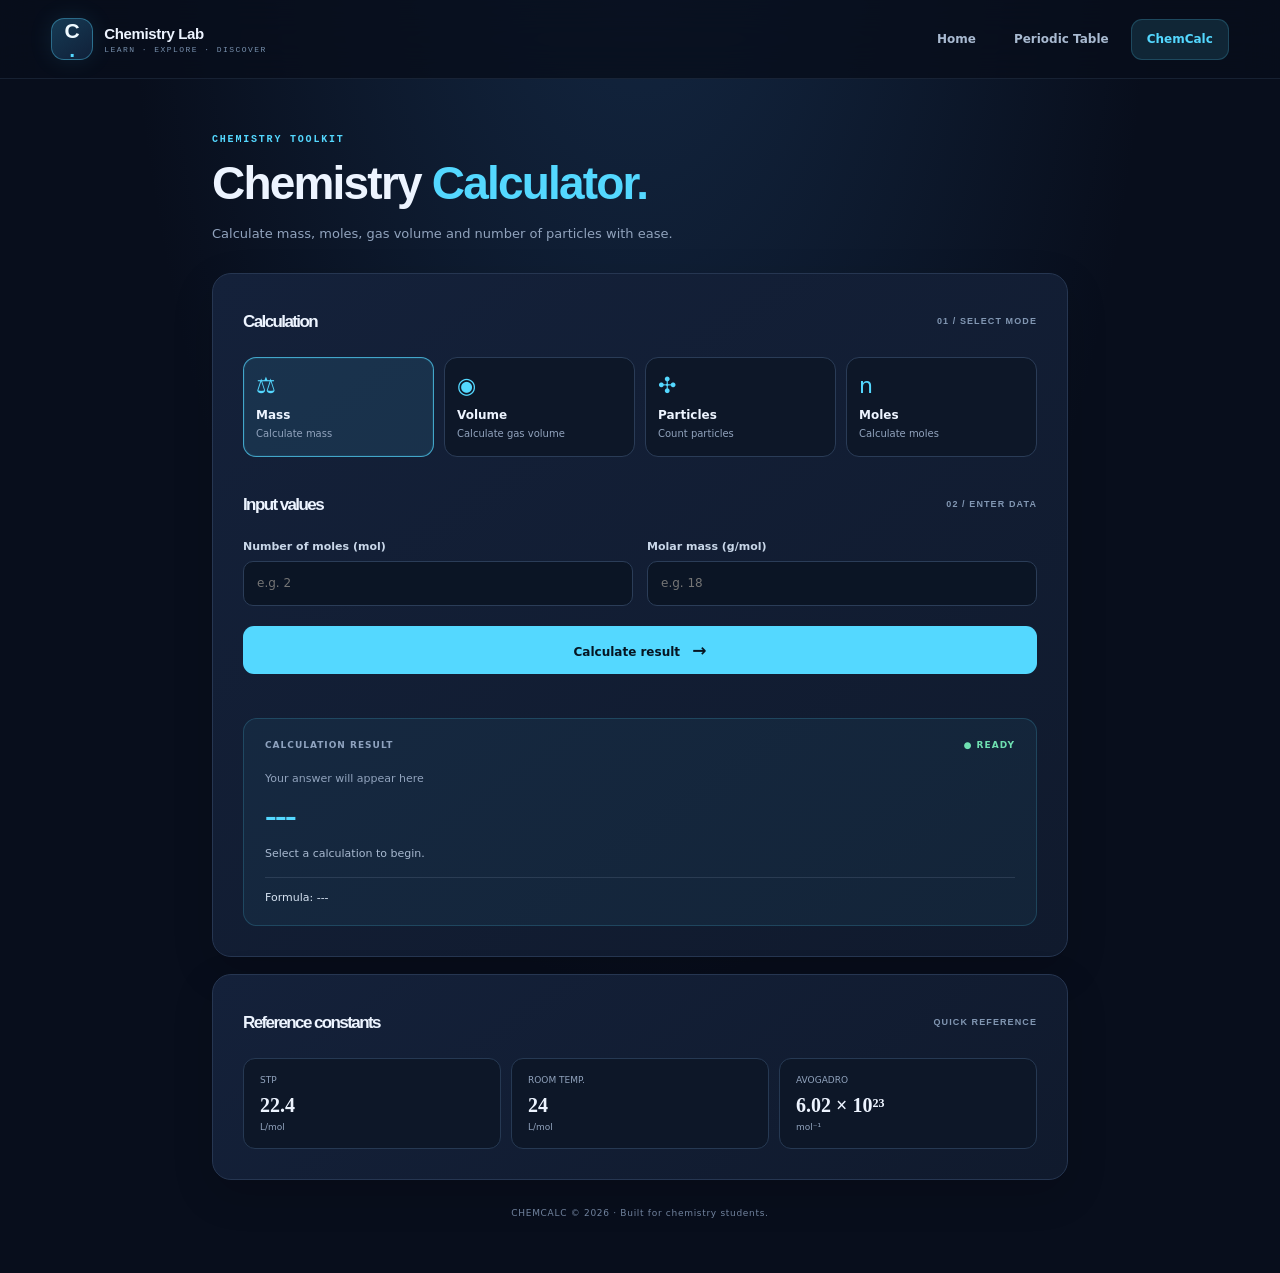
==== chemcalc.html @ ca5dcce4 "Add files via upload" ====
<!DOCTYPE html>
<html lang="en">
<head>
    <meta charset="UTF-8">
    <meta name="viewport" content="width=device-width, initial-scale=1.0">
    <title>ChemCalc | Chemistry Lab</title>
    <link rel="stylesheet" href="style.css">
</head>
<body>
<header class="site-header">
  <nav class="site-nav" aria-label="Main navigation">
    <a class="site-brand" href="index.html" aria-label="Chemistry Lab home">
      <span class="brand-symbol">C<span>·</span></span>
      <span class="brand-copy"><strong>Chemistry Lab</strong><small>LEARN · EXPLORE · DISCOVER</small></span>
    </a>
    <button class="nav-toggle" type="button" aria-label="Toggle navigation" aria-expanded="false" aria-controls="primaryNav">
      <span></span><span></span><span></span>
    </button>
    <div class="nav-links" id="primaryNav">
      <a class="nav-link " href="index.html">Home</a>
      <a class="nav-link " href="pt.html">Periodic Table</a>
      <a class="nav-link active" aria-current="page" href="chemcalc.html">ChemCalc</a>
    </div>
  </nav>
</header>
<main class="container">

        <section class="intro">
            <span class="eyebrow">CHEMISTRY TOOLKIT</span>
            <h1>Chemistry <span>Calculator.</span></h1>
            <p>Calculate mass, moles, gas volume and number of particles with ease.</p>
        </section>

        <section class="calculator">

            <div class="section-heading">
                <h2>Calculation</h2>
                <span class="step">01 / SELECT MODE</span>
            </div>

            <div class="mode-grid">
                <button class="mode active" data-mode="mass">
                    <span>⚖</span>
                    <strong>Mass</strong>
                    <small>Calculate mass</small>
                </button>

                <button class="mode" data-mode="volume">
                    <span>◉</span>
                    <strong>Volume</strong>
                    <small>Calculate gas volume</small>
                </button>

                <button class="mode" data-mode="particles">
                    <span>✣</span>
                    <strong>Particles</strong>
                    <small>Count particles</small>
                </button>

                <button class="mode" data-mode="moles">
                    <span>n</span>
                    <strong>Moles</strong>
                    <small>Calculate moles</small>
                </button>
            </div>

            <div class="section-heading input-heading">
                <h2>Input values</h2>
                <span class="step">02 / ENTER DATA</span>
            </div>

            <div id="inputs" class="inputs">
                <div class="field">
                    <label for="mol">Number of moles (mol)</label>
                    <input type="number" id="mol" placeholder="e.g. 2" step="any">
                </div>

                <div class="field">
                    <label for="molarMass">Molar mass (g/mol)</label>
                    <input type="number" id="molarMass" placeholder="e.g. 18" step="any">
                </div>
            </div>

            <div id="conditionField" class="field condition-field">
                <label for="condition">Gas condition</label>
                <select id="condition">
                    <option value="22.4">STP (22.4 L/mol)</option>
                    <option value="24">Room temperature (24 L/mol)</option>
                </select>
            </div>

            <button id="calculateBtn" class="calculate-btn">
                Calculate result <span>→</span>
            </button>

            <div id="error" class="error" role="alert"></div>

            <section class="result" id="result">
                <div class="result-top">
                    <span>CALCULATION RESULT</span>
                    <span class="result-indicator">● READY</span>
                </div>

                <p class="result-label">Your answer will appear here</p>
                <h2 id="resultValue">---</h2>
                <p id="resultUnit" class="result-unit">Select a calculation to begin.</p>
                <div id="formula" class="formula">Formula: ---</div>
            </section>

        </section>

        <section class="reference">
            <div class="section-heading">
                <h2>Reference constants</h2>
                <span class="step">QUICK REFERENCE</span>
            </div>

            <div class="reference-grid">
                <div class="reference-card">
                    <span>STP</span>
                    <strong>22.4</strong>
                    <small>L/mol</small>
                </div>

                <div class="reference-card">
                    <span>ROOM TEMP.</span>
                    <strong>24</strong>
                    <small>L/mol</small>
                </div>

                <div class="reference-card">
                    <span>AVOGADRO</span>
                    <strong>6.02 × 10²³</strong>
                    <small>mol⁻¹</small>
                </div>
            </div>
        </section>

        <footer>
            <p>CHEMCALC © 2026 · Built for chemistry students.</p>
        </footer>

    </main>

    <script src="script.js"></script>
  <script src="site.js" defer></script>
</body>
</html>
---- style.css ----
@import url('https://fonts.googleapis.com/css2?family=DM+Mono:wght@400;

500&family=Inter:wght@400;500;600;700;800&family=Manrope:wght@500;600;700;800&display=swap');500&family=Inter:wght@400;500;600;700;800&family=Manrope:wght@500;600;700;800&display=swap');

    :root {
      --bg: #080e1c;
      --surface: #101a2d;
      --surface-2: #14213a;
      --line: #263651;
      --text: #edf4ff;
      --muted: #8fa2bf;
      --accent: #54d8ff;
      --tile-size: clamp(42px, 4.65vw, 67px);
      --tile-gap: 5px;
      --anim-speed: 700ms;
      --alkali: #ff777e;
      --alkaline: #ffb45f;
      --transition: #f4cf69;
      --post: #69d6bd;
      --metalloid: #8bd28b;
      --nonmetal: #64b8ff;
      --halogen: #a99aff;
      --noble: #d58bff;
      --lanth: #ff91c8;
      --act: #ed9a8a;
      --unknown: #9aa8bc;
    }

    * {
      box-sizing: border-box
    }

    body {
      margin: 0;
      background: radial-gradient(ellipse at 50% -20%, #182b4b 0%, var(--bg) 58%);
      color: var(--text);
      font-family: Inter, sans-serif;
      min-height: 100vh
    }

    button,
    input,
    select {
      font: inherit
    }

    button {
      cursor: pointer
    }

    .app {
      max-width: 1600px;
      margin: auto;
      padding: 30px clamp(14px, 3vw, 42px) 46px
    }

    .topbar {
      display: flex;
      align-items: center;
      justify-content: space-between;
      gap: 18px;
      margin-bottom: 30px
    }

    .brand {
      display: flex;
      align-items: center;
      gap: 13px
    }

    .brand-mark {
      width: 43px;
      height: 43px;
      border: 1px solid #32617a;
      background: linear-gradient(145deg, #12364d, #102037);
      border-radius: 13px;
      display: grid;
      place-items: center;
      color: var(--accent);
      font: 700 20px 'DM Mono';
      box-shadow: 0 0 28px #54d8ff18
    }

    .brand h1 {
      font: 800 19px Manrope;
      margin: 0;
      letter-spacing: -.5px
    }

    .brand p {
      margin: 3px 0 0;
      color: var(--muted);
      font-size: 11px;
      letter-spacing: 1.5px;
      text-transform: uppercase
    }

    .top-actions {
      display: flex;
      gap: 9px
    }

    .btn {
      border: 1px solid var(--line);
      background: #111d31;
      color: var(--text);
      padding: 10px 14px;
      border-radius: 10px;
      font-size: 12px;
      font-weight: 600;
      transition: .2s
    }

    .btn:hover {
      border-color: var(--accent);
      color: var(--accent);
      transform: translateY(-1px)
    }

    .hero {
      display: flex;
      align-items: end;
      justify-content: space-between;
      gap: 20px;
      margin-bottom: 24px
    }

    .eyebrow {
      color: var(--accent);
      font: 500 10px 'DM Mono';
      letter-spacing: 2px;
      text-transform: uppercase
    }

    h2 {
      font: 800 clamp(27px, 4vw, 42px) Manrope;
      letter-spacing: -1.6px;
      margin: 8px 0 7px
    }

    .subtitle {
      color: var(--muted);
      font-size: 13px;
      line-height: 1.6;
      margin: 0
    }

    .stats {
      display: flex;
      gap: 22px;
      padding-bottom: 4px
    }

    .stat strong {
      display: block;
      font: 700 20px 'DM Mono';
      color: var(--text)
    }

    .stat span {
      font-size: 10px;
      color: var(--muted);
      text-transform: uppercase;
      letter-spacing: 1px
    }

    .toolbar {
      display: flex;
      gap: 10px;
      align-items: center;
      flex-wrap: wrap;
      margin: 23px 0 17px
    }

    .search-wrap {
      position: relative;
      flex: 1;
      min-width: 220px;
      max-width: 390px
    }

    .search-wrap span {
      position: absolute;
      left: 13px;
      top: 50%;
      transform: translateY(-50%);
      color: var(--muted)
    }

    .search {
      width: 100%;
      background: var(--surface);
      border: 1px solid var(--line);
      border-radius: 10px;
      color: var(--text);
      padding: 11px 14px 11px 37px;
      outline: none;
      font-size: 12px
    }

    .search:focus {
      border-color: var(--accent);
      box-shadow: 0 0 0 3px #54d8ff18
    }

    select {
      background: var(--surface);
      border: 1px solid var(--line);
      color: var(--text);
      padding: 11px 32px 11px 12px;
      border-radius: 10px;
      font-size: 12px;
      outline: none
    }

    .legend {
      display: flex;
      gap: 7px;
      flex-wrap: wrap;
      margin: 0 0 19px
    }

    .legend-item {
      display: flex;
      align-items: center;
      gap: 6px;
      color: var(--muted);
      font-size: 10px;
      background: #ffffff06;
      border: 1px solid #ffffff0b;
      border-radius: 20px;
      padding: 6px 9px
    }

    .dot {
      width: 7px;
      height: 7px;
      border-radius: 50%;
      background: var(--c)
    }

    .table-shell {
      overflow-x: auto;
      padding: 8px 3px 18px;
      scrollbar-color: #30445f transparent
    }

    .group-header {
      display: grid;
      grid-template-columns: 24px repeat(18, minmax(var(--tile-size), 1fr));
      gap: var(--tile-gap);
      min-width: 1068px;
      margin-bottom: 5px
    }

    .periodic-grid {
      display: grid;
      grid-template-columns: 24px repeat(18, minmax(var(--tile-size), 1fr));
      grid-template-rows: repeat(7, var(--tile-size));
      gap: var(--tile-gap);
      min-width: 1068px;
      position: relative
    }

    .group-label {
      font: 10px 'DM Mono';
      color: #60738f;
      text-align: center
    }

    .period-label {
      font: 10px 'DM Mono';
      color: #60738f;
      display: flex;
      align-items: center;
      justify-content: center
    }

    .element {
      position: relative;
      min-width: 0;
      border: 1px solid color-mix(in srgb, var(--family) 52%, #23344d);
      background: linear-gradient(145deg, color-mix(in srgb, var(--family) 17%, #101a2d), #101a2d 80%);
      border-radius: 8px;
      color: var(--text);
      padding: 5px 4px 4px;
      text-align: center;
      display: flex;
      flex-direction: column;
      justify-content: space-between;
      align-items: center;
      transition: transform var(--anim-speed) cubic-bezier(.2, .8, .2, 1), border-color .2s, box-shadow .2s, opacity .2s;
      overflow: hidden
    }

    .element:before {
      content: "";
      position: absolute;
      inset: 0 0 auto;
      height: 2px;
      background: var(--family);
      opacity: .85
    }

    .element:hover {
      z-index: 4;
      transform: translateY(-4px) scale(1.06);
      border-color: var(--family);
      box-shadow: 0 8px 24px color-mix(in srgb, var(--family) 22%, transparent)
    }

    .element.dimmed {
      opacity: .12;
      filter: grayscale(1)
    }

    .element.selected {
      z-index: 8;
      transform: scale(1.13);
      border-color: white;
      box-shadow: 0 0 0 2px var(--family), 0 0 35px color-mix(in srgb, var(--family) 48%, transparent)
    }

    .atomic {
      font: 9px 'DM Mono';
      align-self: flex-start;
      color: color-mix(in srgb, var(--family) 75%, white);
      line-height: 1
    }

    .symbol {
      font: 800 clamp(16px, 1.7vw, 23px) Manrope;
      line-height: 1.05;
      letter-spacing: -.8px
    }

    .el-name {
      font-size: clamp(7px, .7vw, 9px);
      white-space: nowrap;
      overflow: hidden;
      text-overflow: ellipsis;
      width: 100%;
      color: #c0cee0
    }

    .mass {
      font: 8px 'DM Mono';
      color: #8194ad
    }

    .series {
      display: grid;
      grid-template-columns: repeat(15, minmax(var(--tile-size), 1fr));
      gap: var(--tile-gap);
      min-width: 900px;
      margin-left: calc(24px + 3 * (var(--tile-size) + var(--tile-gap)));
    }

    .series-label {
      font-size: 10px;
      color: var(--muted);
      letter-spacing: .8px;
      text-transform: uppercase;
      margin: 14px 0 7px 4px
    }

    .series .element {
      height: var(--tile-size)
    }

    .placeholder {
      border: 1px dashed #40516b;
      border-radius: 8px;
      color: #72839c;
      display: flex;
      flex-direction: column;
      justify-content: center;
      align-items: center;
      font-size: 9px;
      background: #ffffff04
    }

    .placeholder strong {
      font: 700 15px 'DM Mono';
      color: #a9bad1
    }

    .table-foot {
      display: flex;
      justify-content: space-between;
      gap: 15px;
      color: #71839e;
      font-size: 10px;
      margin-top: 14px;
      flex-wrap: wrap
    }

    kbd {
      font: 10px 'DM Mono';
      border: 1px solid var(--line);
      border-radius: 4px;
      padding: 2px 5px;
      color: #a9bad1
    }

    .empty {
      display: none;
      text-align: center;
      padding: 30px;
      color: var(--muted);
      font-size: 13px
    }

    .overlay {
      position: fixed;
      inset: 0;
      z-index: 20;
      background: #030812d9;
      backdrop-filter: blur(13px);
      display: grid;
      place-items: center;
      padding: 20px;
      opacity: 0;
      visibility: hidden;
      transition: opacity var(--anim-speed), visibility var(--anim-speed)
    }

    .overlay.open {
      opacity: 1;
      visibility: visible
    }

    .detail {
      width: min(720px, 100%);
      max-height: 90vh;
      overflow: auto;
      background: linear-gradient(145deg, #172640, #0d1729 70%);
      border: 1px solid #344967;
      border-radius: 23px;
      box-shadow: 0 30px 100px #0009;
      transform: scale(.78) translateY(25px);
      opacity: 0;
      transition: transform var(--anim-speed) cubic-bezier(.16, 1, .3, 1), opacity var(--anim-speed);
      padding: clamp(20px, 4vw, 34px)
    }

    .overlay.open .detail {
      transform: scale(1) translateY(0);
      opacity: 1
    }

    .detail-head {
      display: flex;
      justify-content: space-between;
      align-items: center
    }

    .detail-kicker {
      font: 11px 'DM Mono';
      color: var(--accent);
      letter-spacing: 1.5px;
      text-transform: uppercase
    }

    .close {
      width: 36px;
      height: 36px;
      border-radius: 50%;
      border: 1px solid var(--line);
      background: #ffffff08;
      color: var(--text);
      font-size: 19px
    }

    .detail-main {
      display: flex;
      gap: 26px;
      align-items: center;
      margin: 25px 0
    }

    .big-tile {
      width: 145px;
      min-width: 145px;
      aspect-ratio: 1;
      border-radius: 18px;
      border: 1px solid var(--family);
      background: linear-gradient(145deg, color-mix(in srgb, var(--family) 27%, #101a2d), #101a2d);
      display: flex;
      flex-direction: column;
      justify-content: space-between;
      padding: 15px;
      box-shadow: 0 0 55px color-mix(in srgb, var(--family) 20%, transparent)
    }

    .big-tile .atomic {
      font-size: 14px
    }

    .big-tile .symbol {
      font-size: 56px
    }

    .big-tile .el-name {
      font-size: 13px
    }

    .big-tile .mass {
      font-size: 12px
    }

    .detail-title h3 {
      font: 800 clamp(28px, 5vw, 42px) Manrope;
      margin: 0 0 5px;
      letter-spacing: -1.5px
    }

    .detail-title p {
      margin: 0;
      color: var(--muted);
      font-size: 13px
    }

    .pill {
      display: inline-block;
      margin-top: 12px;
      padding: 6px 10px;
      border-radius: 30px;
      border: 1px solid var(--family);
      color: var(--family);
      font-size: 10px;
      text-transform: uppercase;
      letter-spacing: 1px
    }

    .info-grid {
      display: grid;
      grid-template-columns: repeat(3, 1fr);
      gap: 9px
    }

    .info {
      background: #ffffff06;
      border: 1px solid #ffffff0c;
      border-radius: 12px;
      padding: 13px
    }

    .info span {
      display: block;
      color: var(--muted);
      font-size: 10px;
      margin-bottom: 7px
    }

    .info strong {
      font: 600 13px 'DM Mono';
      overflow-wrap: anywhere
    }

    .detail-note {
      color: #93a7c2;
      font-size: 12px;
      line-height: 1.7;
      margin: 20px 0 0;
      border-top: 1px solid #ffffff12;
      padding-top: 17px
    }

    .settings-panel {
      position: fixed;
      z-index: 30;
      right: 18px;
      top: 75px;
      width: min(330px, calc(100vw - 36px));
      background: #111d31;
      border: 1px solid #344967;
      border-radius: 17px;
      padding: 18px;
      box-shadow: 0 20px 70px #0009;
      display: none
    }

    .settings-panel.open {
      display: block;
      animation: pop .25s ease
    }

    @keyframes pop {
      from {
        opacity: 0;
        transform: translateY(-8px)
      }

      to {
        opacity: 1;
        transform: translateY(0)
      }
    }

    .settings-panel h3 {
      font: 700 16px Manrope;
      margin: 0 0 15px
    }

    .setting {
      display: flex;
      align-items: center;
      justify-content: space-between;
      gap: 12px;
      margin: 14px 0;
      color: #bdcbe0;
      font-size: 12px
    }

    .setting input[type=color] {
      width: 38px;
      height: 28px;
      border: 0;
      background: none;
      padding: 0
    }

    .setting input[type=range] {
      width: 125px;
      accent-color: var(--accent)
    }

    .settings-actions {
      display: flex;
      gap: 8px;
      margin-top: 16px
    }

    .settings-actions button {
      flex: 1
    }

    body.light {
      --bg: #edf3fa;
      --surface: #fff;
      --surface-2: #e4edf7;
      --line: #cbd7e6;
      --text: #142238;
      --muted: #64758d;
      background: radial-gradient(ellipse at 50% -20%, #d6e8f7 0%, var(--bg) 60%)
    }

    body.light .element {
      background: linear-gradient(145deg, color-mix(in srgb, var(--family) 17%, white), white 80%);
      color: #142238
    }

    body.light .el-name {
      color: #40516b
    }

    body.light .btn,
    body.light select,
    body.light .search {
      background: white;
      color: #142238
    }

    body.light .detail {
      background: linear-gradient(145deg, #f6faff, #e7eff8);
      border-color: #c4d3e5
    }

    body.light .info {
      background: #ffffffa8;
      border-color: #d5dfeb
    }

    body.light .settings-panel {
      background: #f7faff;
      border-color: #c4d3e5
    }

    body.light .setting {
      color: #34445c
    }

    @media(max-width:700px) {
      .app {
        padding-top: 18px
      }

      .topbar {
        align-items: flex-start
      }

      .hero {
        align-items: flex-start;
        flex-direction: column
      }

      .stats {
        gap: 17px
      }

      .info-grid {
        grid-template-columns: repeat(2, 1fr)
      }

      .detail-main {
        gap: 16px
      }

      .big-tile {
        width: 112px;
        min-width: 112px
      }

      .big-tile .symbol {
        font-size: 43px
      }

      .brand p {
        font-size: 9px
      }

      .top-actions .btn {
        padding: 9px 10px
      }
    }

    @media(prefers-reduced-motion:reduce) {

      *,
      *:before,
      *:after {
        transition-duration: .01ms !important;
        animation-duration: .01ms !important;
        scroll-behavior: auto !important
      }
    }
  

/* =========================================================
   CHEMISTRY LAB — SHARED DESIGN SYSTEM
   All pages use this stylesheet and the same navigation.
   ========================================================= */

:root {
  --bg: #080e1c;
  --surface: #101a2d;
  --surface-raised: #14213a;
  --line: #263651;
  --text: #edf4ff;
  --muted: #91a3bd;
  --accent: #54d8ff;
  --accent-soft: rgba(84,216,255,.12);
  --radius: 18px;
  --shadow: 0 18px 55px rgba(0,0,0,.22);
}
* { box-sizing: border-box; }
html { scroll-behavior: smooth; }
body {
  margin: 0;
  min-height: 100vh;
  color: var(--text);
  background:
    radial-gradient(ellipse at 50% -22%, rgba(31,65,105,.55), transparent 58%),
    var(--bg);
  font-family: Inter, system-ui, sans-serif;
}
button, input, select { font: inherit; }
a { color: inherit; }

/* Shared navigation */
.site-header {
  position: sticky;
  top: 0;
  z-index: 50;
  padding: 12px clamp(14px, 4vw, 54px);
  background: rgba(8,14,28,.82);
  border-bottom: 1px solid rgba(135,165,205,.13);
  backdrop-filter: blur(18px);
}
.site-nav {
  max-width: 1530px;
  min-height: 54px;
  margin: 0 auto;
  display: flex;
  align-items: center;
  justify-content: space-between;
  gap: 22px;
}
.site-brand {
  display: inline-flex;
  align-items: center;
  gap: 11px;
  text-decoration: none;
  flex-shrink: 0;
}
.brand-symbol {
  width: 42px; height: 42px;
  display: grid; place-items: center;
  border-radius: 13px;
  border: 1px solid rgba(84,216,255,.38);
  background: linear-gradient(145deg,#163b54,#102039);
  color: #effaff;
  font: 800 21px Manrope,sans-serif;
  box-shadow: 0 0 25px rgba(84,216,255,.10);
}
.brand-symbol span { color: var(--accent); }
.brand-copy { display: grid; gap: 3px; }
.brand-copy strong { font: 800 15px Manrope,sans-serif; letter-spacing: -.35px; }
.brand-copy small { color: #7890ad; font: 500 8px 'DM Mono',monospace; letter-spacing: 1.45px; }
.nav-links { display: flex; align-items: center; gap: 6px; }
.nav-link {
  display: inline-flex;
  align-items: center;
  min-height: 41px;
  padding: 0 15px;
  border: 1px solid transparent;
  border-radius: 11px;
  color: #a9bad1;
  text-decoration: none;
  font-size: 12px;
  font-weight: 650;
  transition: color .2s ease, background .2s ease, border-color .2s ease, transform .2s ease;
}
.nav-link:hover { color: #f4fbff; background: rgba(255,255,255,.055); transform: translateY(-1px); }
.nav-link.active {
  color: var(--accent);
  background: var(--accent-soft);
  border-color: rgba(84,216,255,.20);
}
.nav-toggle {
  display: none;
  width: 42px; height: 42px;
  border: 1px solid var(--line);
  border-radius: 11px;
  background: var(--surface);
  padding: 10px;
}
.nav-toggle span { display:block; height:2px; margin:4px 0; border-radius:4px; background:#dceaff; }

/* Shared student-friendly page elements */
.page-wrap { width: min(1180px, calc(100% - 36px)); margin: 52px auto 70px; }
.page-kicker {
  display: inline-flex; align-items: center; gap: 8px;
  color: var(--accent); font: 600 10px 'DM Mono',monospace;
  letter-spacing: 1.8px; text-transform: uppercase;
}
.page-kicker::before { content:""; width:18px; height:1px; background:var(--accent); }
.page-title {
  margin: 11px 0 9px;
  font: 800 clamp(30px,5vw,48px)/1.12 Manrope,sans-serif;
  letter-spacing: -1.8px;
}
.page-description { max-width: 650px; color: var(--muted); font-size: 14px; line-height: 1.75; }
.site-footer {
  max-width: 1180px; margin: 35px auto 0; padding: 22px 18px 30px;
  border-top: 1px solid rgba(135,165,205,.13);
  color: #71839e; text-align: center; font-size: 10px; letter-spacing: .6px;
}

/* Home page */
.home-hero {
  position: relative; overflow: hidden;
  padding: clamp(28px,6vw,68px);
  border: 1px solid rgba(84,216,255,.16);
  border-radius: 26px;
  background:
    radial-gradient(circle at 85% 18%, rgba(84,216,255,.15), transparent 29%),
    linear-gradient(135deg, rgba(21,42,70,.96), rgba(13,24,42,.96));
  box-shadow: var(--shadow);
}
.home-hero::after {
  content:"";
  position:absolute; width:260px; height:260px; right:-90px; bottom:-150px;
  border:1px solid rgba(84,216,255,.17); border-radius:50%;
  box-shadow:0 0 0 28px rgba(84,216,255,.025),0 0 0 58px rgba(84,216,255,.02);
}
.home-hero h1 { max-width:720px; margin:15px 0; font:800 clamp(38px,7vw,68px)/1.04 Manrope,sans-serif; letter-spacing:-3px; }
.home-hero h1 span { color:var(--accent); }
.home-hero p { max-width:590px; color:#a6b7cf; font-size:15px; line-height:1.8; }
.hero-actions { display:flex; flex-wrap:wrap; gap:11px; margin-top:28px; }
.action-link {
  display:inline-flex; align-items:center; justify-content:center; gap:9px;
  min-height:46px; padding:0 17px; border-radius:12px; text-decoration:none;
  font-size:12px; font-weight:750; transition:.2s ease;
}
.action-primary { color:#061522; background:var(--accent); box-shadow:0 8px 24px rgba(84,216,255,.18); }
.action-primary:hover { transform:translateY(-2px); box-shadow:0 12px 28px rgba(84,216,255,.25); }
.action-secondary { color:#dceaff; border:1px solid #3b506d; background:#ffffff08; }
.action-secondary:hover { border-color:var(--accent); color:var(--accent); }
.section-intro { margin:42px 0 17px; }
.section-intro h2 { margin:0 0 7px; font:800 21px Manrope,sans-serif; }
.section-intro p { margin:0; color:var(--muted); font-size:12px; line-height:1.6; }
.tool-grid { display:grid; grid-template-columns:repeat(2,minmax(0,1fr)); gap:16px; }
.tool-card {
  position:relative; display:flex; flex-direction:column; min-height:210px;
  padding:24px; border:1px solid var(--line); border-radius:19px;
  background:linear-gradient(145deg,#14223a,#0f192b);
  text-decoration:none; transition:transform .22s,border-color .22s,box-shadow .22s;
}
.tool-card:hover { transform:translateY(-4px); border-color:rgba(84,216,255,.48); box-shadow:0 18px 40px #0004; }
.tool-icon {
  width:43px;height:43px;display:grid;place-items:center;border-radius:13px;
  background:rgba(84,216,255,.11);border:1px solid rgba(84,216,255,.18);
  color:var(--accent);font:700 20px Manrope;
}
.tool-card h3 { margin:18px 0 7px; font:800 18px Manrope; }
.tool-card p { margin:0; max-width:430px; color:var(--muted); font-size:12px; line-height:1.7; }
.tool-card .card-arrow { margin-top:auto; padding-top:18px; color:var(--accent); font-size:12px; font-weight:700; }

/* ChemCalc — harmonised dark interface */
.container { max-width: 900px; margin: 48px auto 55px; padding: 0 22px; }
.intro { margin-bottom: 27px; }
.eyebrow { color:var(--accent); font:600 10px 'DM Mono',monospace; letter-spacing:1.8px; }
.intro h1 { color:var(--text); font:800 clamp(31px,5vw,46px) Manrope,sans-serif; letter-spacing:-1.8px; margin:10px 0; }
.intro h1 span { color:var(--accent); }
.intro p { color:var(--muted); font-size:13px; line-height:1.75; }
.calculator,.reference {
  color:var(--text); background:linear-gradient(145deg,#14213a,#101a2d);
  border:1px solid var(--line); border-radius:19px; padding:clamp(19px,3.5vw,30px);
  box-shadow:0 14px 40px rgba(0,0,0,.16);
}
.section-heading { display:flex; justify-content:space-between; align-items:center; gap:12px; margin-bottom:18px; }
.section-heading h2 { color:var(--text); font:800 17px Manrope,sans-serif; }
.nav-label,.step { color:#8297b3; font:700 9px Inter,sans-serif; letter-spacing:1.1px; }
.mode-grid { display:grid; grid-template-columns:repeat(4,minmax(0,1fr)); gap:10px; }
.mode {
  min-width:0; text-align:left; padding:15px 12px; border-radius:13px;
  border:1px solid #2a3c57; background:#0d1728; color:var(--text);
  cursor:pointer; transition:.2s ease;
}
.mode:hover { border-color:var(--accent); transform:translateY(-2px); }
.mode.active { border-color:rgba(84,216,255,.7); background:rgba(84,216,255,.10); box-shadow:inset 0 0 0 1px rgba(84,216,255,.08); }
.mode span { display:block; margin-bottom:10px; color:var(--accent); font-size:22px; }
.mode strong { display:block; font-size:12px; }
.mode small { display:block; margin-top:5px; color:var(--muted); font-size:10px; line-height:1.4; }
.input-heading { margin-top:30px; }
.inputs { display:grid; grid-template-columns:repeat(2,minmax(0,1fr)); gap:14px; }
.field { display:flex; flex-direction:column; gap:8px; margin-bottom:14px; }
.field label { color:#c9d7e9; font-size:11px; font-weight:700; }
.field input,.field select,.search,.toolbar select {
  width:100%; min-height:45px; padding:11px 13px;
  color:var(--text); background:#0b1525; border:1px solid #2b3d58;
  border-radius:10px; outline:none; font-size:12px; transition:.2s;
}
.field input:focus,.field select:focus { border-color:var(--accent); box-shadow:0 0 0 3px rgba(84,216,255,.10); }
.condition-field { margin-top:2px; }
.calculate-btn {
  width:100%; min-height:48px; margin-top:6px; padding:13px 17px;
  border:0; border-radius:11px; background:var(--accent); color:#061522;
  font-size:12px; font-weight:800; cursor:pointer; transition:.2s;
}
.calculate-btn:hover { transform:translateY(-2px); filter:brightness(1.06); box-shadow:0 10px 24px rgba(84,216,255,.15); }
.calculate-btn span { margin-left:8px; font-size:17px; }
.error { min-height:16px; margin-top:10px; color:#ff8f98; font-size:11px; }
.result { margin-top:18px; padding:21px; border:1px solid rgba(84,216,255,.18); border-radius:14px; background:rgba(84,216,255,.055); }
.result-top { display:flex; justify-content:space-between; gap:10px; color:#8fa3bf; font-size:9px; font-weight:800; letter-spacing:1px; }
.result-indicator { color:#6fe0b1; }
.result-label { margin-top:22px; color:var(--muted); font-size:11px; }
.result h2 { margin:7px 0; color:var(--accent); font:800 clamp(25px,5vw,35px) Manrope; overflow-wrap:anywhere; }
.result-unit { color:#a8b9d0; font-size:11px; }
.formula { margin-top:17px; padding-top:13px; border-top:1px solid rgba(145,163,189,.18); color:#d6e2f1; font-size:11px; overflow-wrap:anywhere; }
.reference { margin-top:17px; }
.reference-grid { display:grid; grid-template-columns:repeat(3,minmax(0,1fr)); gap:10px; }
.reference-card { padding:16px; border:1px solid #263953; border-radius:12px; background:#0d1728; }
.reference-card span,.reference-card small { display:block; color:var(--muted); font-size:9px; }
.reference-card strong { display:block; margin:9px 0 5px; color:var(--text); font:800 clamp(16px,3vw,20px) Manrope; overflow-wrap:anywhere; }
.container footer { margin-top:28px; color:#71839e; text-align:center; font-size:9px; letter-spacing:.7px; }

/* Periodic table spacing beneath the shared navigation */
.app { padding-top:28px; }
.topbar { margin-bottom:28px; }
.top-actions .btn { cursor:pointer; }

/* Mobile and accessibility */
:focus-visible { outline:2px solid var(--accent); outline-offset:3px; }
@media (max-width:760px) {
  .site-header { padding:9px 15px; }
  .nav-toggle { display:block; }
  .site-nav { flex-wrap:wrap; }
  .nav-links { display:none; width:100%; flex-direction:column; align-items:stretch; gap:4px; padding:7px 0 5px; }
  .nav-links.open { display:flex; }
  .nav-link { width:100%; justify-content:flex-start; }
  .page-wrap { margin-top:30px; }
  .home-hero h1 { letter-spacing:-2px; }
}
@media (max-width:600px) {
  .container { margin:32px auto 42px; padding:0 15px; }
  .calculator,.reference { padding:19px; }
  .mode-grid { grid-template-columns:repeat(2,minmax(0,1fr)); }
  .inputs { grid-template-columns:1fr; gap:0; }
  .reference-grid { grid-template-columns:1fr; }
  .section-heading h2 { font-size:15px; }
  .tool-grid { grid-template-columns:1fr; }
  .detail-main { gap:14px; }
}
@media (prefers-reduced-motion:reduce) {
  *,*::before,*::after { scroll-behavior:auto!important; animation-duration:.01ms!important; transition-duration:.01ms!important; }
}
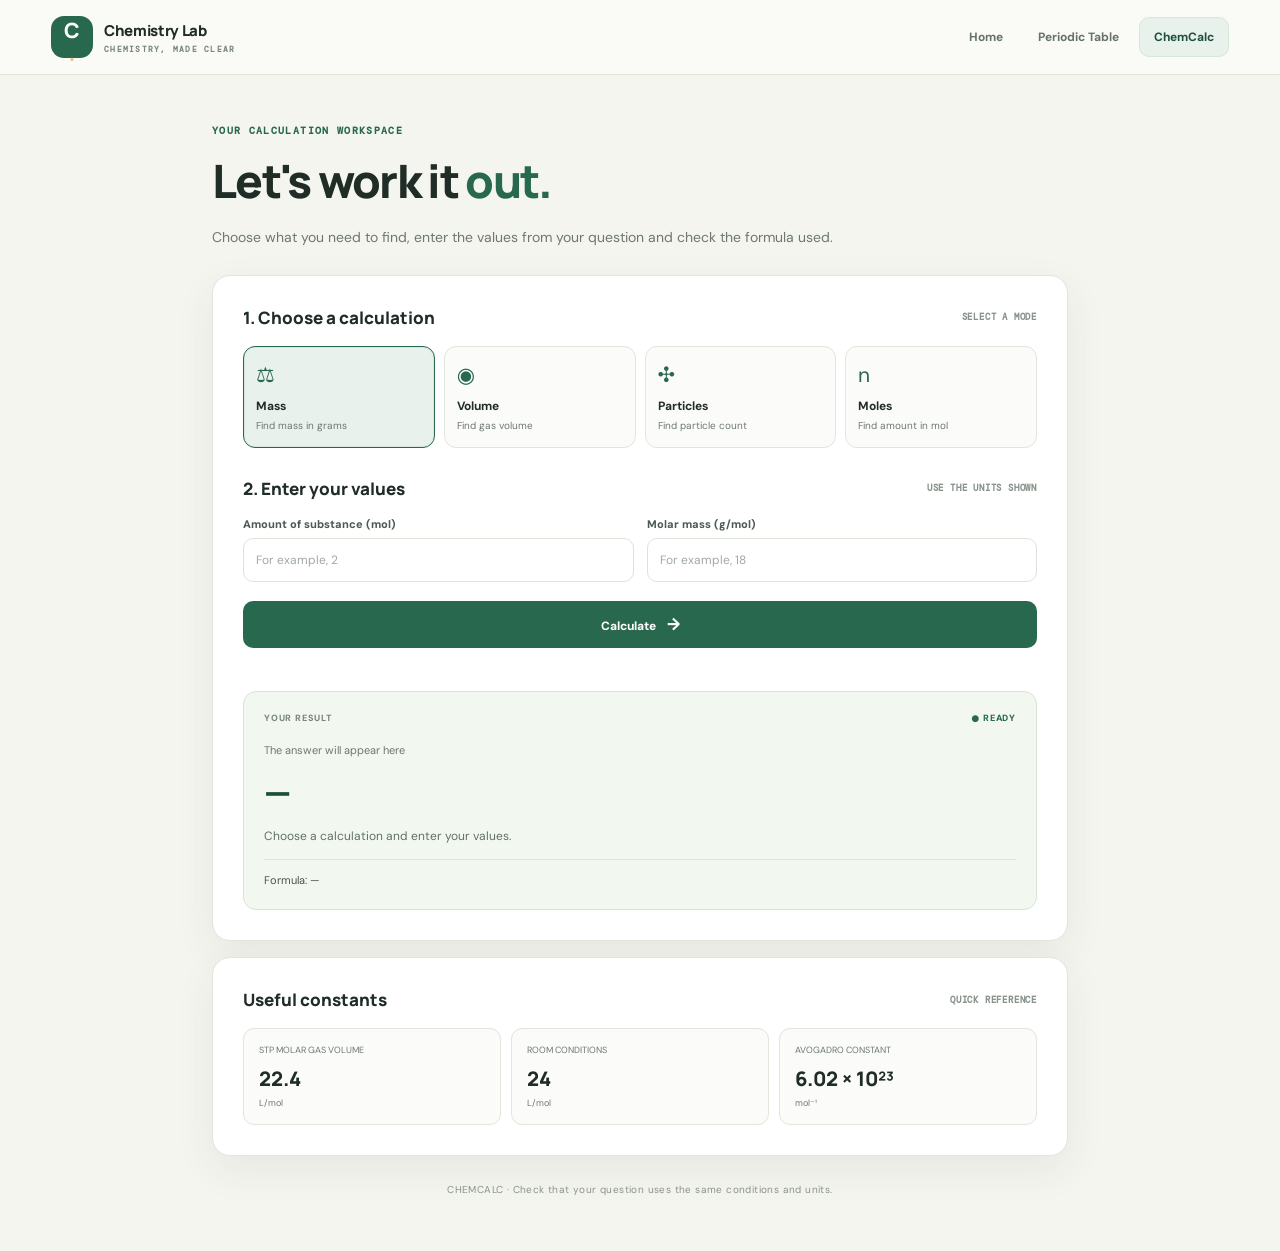
==== commit f9a54515: "Improve ChemCalc instructions and semantic structure" ====
--- a/chemcalc.html
+++ b/chemcalc.html
@@ -1,149 +1,116 @@
-
 <!DOCTYPE html>
 <html lang="en">
 <head>
-    <meta charset="UTF-8">
-    <meta name="viewport" content="width=device-width, initial-scale=1.0">
-    <title>ChemCalc | Chemistry Lab</title>
-    <link rel="stylesheet" href="style.css">
+  <meta charset="UTF-8">
+  <meta name="viewport" content="width=device-width, initial-scale=1.0">
+  <meta name="theme-color" content="#28684f">
+  <meta name="description" content="Practise chemistry calculations for mass, moles, gas volume and particles.">
+  <title>ChemCalc — Chemistry Lab</title>
+  <link rel="preconnect" href="https://fonts.googleapis.com">
+  <link rel="preconnect" href="https://fonts.gstatic.com" crossorigin>
+  <link rel="stylesheet" href="style.css">
 </head>
 <body>
 <header class="site-header">
   <nav class="site-nav" aria-label="Main navigation">
     <a class="site-brand" href="index.html" aria-label="Chemistry Lab home">
       <span class="brand-symbol">C<span>·</span></span>
-      <span class="brand-copy"><strong>Chemistry Lab</strong><small>LEARN · EXPLORE · DISCOVER</small></span>
+      <span class="brand-copy"><strong>Chemistry Lab</strong><small>CHEMISTRY, MADE CLEAR</small></span>
     </a>
     <button class="nav-toggle" type="button" aria-label="Toggle navigation" aria-expanded="false" aria-controls="primaryNav">
       <span></span><span></span><span></span>
     </button>
     <div class="nav-links" id="primaryNav">
-      <a class="nav-link " href="index.html">Home</a>
-      <a class="nav-link " href="pt.html">Periodic Table</a>
+      <a class="nav-link" href="index.html">Home</a>
+      <a class="nav-link" href="pt.html">Periodic Table</a>
       <a class="nav-link active" aria-current="page" href="chemcalc.html">ChemCalc</a>
     </div>
   </nav>
 </header>
+
 <main class="container">
+  <section class="intro">
+    <span class="eyebrow">YOUR CALCULATION WORKSPACE</span>
+    <h1>Let's work it <span>out.</span></h1>
+    <p>Choose what you need to find, enter the values from your question and check the formula used.</p>
+  </section>
 
-        <section class="intro">
-            <span class="eyebrow">CHEMISTRY TOOLKIT</span>
-            <h1>Chemistry <span>Calculator.</span></h1>
-            <p>Calculate mass, moles, gas volume and number of particles with ease.</p>
-        </section>
+  <section class="calculator" aria-labelledby="calculationTitle">
+    <div class="section-heading">
+      <h2 id="calculationTitle">1. Choose a calculation</h2>
+      <span class="step">SELECT A MODE</span>
+    </div>
 
-        <section class="calculator">
+    <div class="mode-grid" role="group" aria-label="Calculation type">
+      <button class="mode active" type="button" data-mode="mass" aria-pressed="true">
+        <span aria-hidden="true">⚖</span><strong>Mass</strong><small>Find mass in grams</small>
+      </button>
+      <button class="mode" type="button" data-mode="volume" aria-pressed="false">
+        <span aria-hidden="true">◉</span><strong>Volume</strong><small>Find gas volume</small>
+      </button>
+      <button class="mode" type="button" data-mode="particles" aria-pressed="false">
+        <span aria-hidden="true">✣</span><strong>Particles</strong><small>Find particle count</small>
+      </button>
+      <button class="mode" type="button" data-mode="moles" aria-pressed="false">
+        <span aria-hidden="true">n</span><strong>Moles</strong><small>Find amount in mol</small>
+      </button>
+    </div>
 
-            <div class="section-heading">
-                <h2>Calculation</h2>
-                <span class="step">01 / SELECT MODE</span>
-            </div>
+    <div class="section-heading input-heading">
+      <h2>2. Enter your values</h2>
+      <span class="step">USE THE UNITS SHOWN</span>
+    </div>
 
-            <div class="mode-grid">
-                <button class="mode active" data-mode="mass">
-                    <span>⚖</span>
-                    <strong>Mass</strong>
-                    <small>Calculate mass</small>
-                </button>
+    <div id="inputs" class="inputs">
+      <div class="field">
+        <label for="mol">Amount of substance (mol)</label>
+        <input type="number" id="mol" placeholder="For example, 2" step="any" min="0" inputmode="decimal">
+      </div>
+      <div class="field">
+        <label for="molarMass">Molar mass (g/mol)</label>
+        <input type="number" id="molarMass" placeholder="For example, 18" step="any" min="0" inputmode="decimal">
+      </div>
+    </div>
 
-                <button class="mode" data-mode="volume">
-                    <span>◉</span>
-                    <strong>Volume</strong>
-                    <small>Calculate gas volume</small>
-                </button>
+    <div id="conditionField" class="field condition-field" style="display:none">
+      <label for="condition">Gas condition</label>
+      <select id="condition">
+        <option value="22.4">STP — 22.4 L/mol</option>
+        <option value="24">Room conditions — 24 L/mol</option>
+      </select>
+    </div>
 
-                <button class="mode" data-mode="particles">
-                    <span>✣</span>
-                    <strong>Particles</strong>
-                    <small>Count particles</small>
-                </button>
+    <button id="calculateBtn" class="calculate-btn" type="button">Calculate <span aria-hidden="true">→</span></button>
+    <div id="error" class="error" role="alert" aria-live="polite"></div>
 
-                <button class="mode" data-mode="moles">
-                    <span>n</span>
-                    <strong>Moles</strong>
-                    <small>Calculate moles</small>
-                </button>
-            </div>
+    <section class="result" id="result" aria-live="polite" aria-atomic="true">
+      <div class="result-top">
+        <span>YOUR RESULT</span>
+        <span class="result-indicator">● READY</span>
+      </div>
+      <p class="result-label">The answer will appear here</p>
+      <h2 id="resultValue">—</h2>
+      <p id="resultUnit" class="result-unit">Choose a calculation and enter your values.</p>
+      <div id="formula" class="formula">Formula: —</div>
+    </section>
+  </section>
 
-            <div class="section-heading input-heading">
-                <h2>Input values</h2>
-                <span class="step">02 / ENTER DATA</span>
-            </div>
+  <section class="reference">
+    <div class="section-heading">
+      <h2>Useful constants</h2>
+      <span class="step">QUICK REFERENCE</span>
+    </div>
+    <div class="reference-grid">
+      <div class="reference-card"><span>STP MOLAR GAS VOLUME</span><strong>22.4</strong><small>L/mol</small></div>
+      <div class="reference-card"><span>ROOM CONDITIONS</span><strong>24</strong><small>L/mol</small></div>
+      <div class="reference-card"><span>AVOGADRO CONSTANT</span><strong>6.02 × 10²³</strong><small>mol⁻¹</small></div>
+    </div>
+  </section>
 
-            <div id="inputs" class="inputs">
-                <div class="field">
-                    <label for="mol">Number of moles (mol)</label>
-                    <input type="number" id="mol" placeholder="e.g. 2" step="any">
-                </div>
+  <footer><p>CHEMCALC · Check that your question uses the same conditions and units.</p></footer>
+</main>
 
-                <div class="field">
-                    <label for="molarMass">Molar mass (g/mol)</label>
-                    <input type="number" id="molarMass" placeholder="e.g. 18" step="any">
-                </div>
-            </div>
-
-            <div id="conditionField" class="field condition-field">
-                <label for="condition">Gas condition</label>
-                <select id="condition">
-                    <option value="22.4">STP (22.4 L/mol)</option>
-                    <option value="24">Room temperature (24 L/mol)</option>
-                </select>
-            </div>
-
-            <button id="calculateBtn" class="calculate-btn">
-                Calculate result <span>→</span>
-            </button>
-
-            <div id="error" class="error" role="alert"></div>
-
-            <section class="result" id="result">
-                <div class="result-top">
-                    <span>CALCULATION RESULT</span>
-                    <span class="result-indicator">● READY</span>
-                </div>
-
-                <p class="result-label">Your answer will appear here</p>
-                <h2 id="resultValue">---</h2>
-                <p id="resultUnit" class="result-unit">Select a calculation to begin.</p>
-                <div id="formula" class="formula">Formula: ---</div>
-            </section>
-
-        </section>
-
-        <section class="reference">
-            <div class="section-heading">
-                <h2>Reference constants</h2>
-                <span class="step">QUICK REFERENCE</span>
-            </div>
-
-            <div class="reference-grid">
-                <div class="reference-card">
-                    <span>STP</span>
-                    <strong>22.4</strong>
-                    <small>L/mol</small>
-                </div>
-
-                <div class="reference-card">
-                    <span>ROOM TEMP.</span>
-                    <strong>24</strong>
-                    <small>L/mol</small>
-                </div>
-
-                <div class="reference-card">
-                    <span>AVOGADRO</span>
-                    <strong>6.02 × 10²³</strong>
-                    <small>mol⁻¹</small>
-                </div>
-            </div>
-        </section>
-
-        <footer>
-            <p>CHEMCALC © 2026 · Built for chemistry students.</p>
-        </footer>
-
-    </main>
-
-    <script src="script.js"></script>
-  <script src="site.js" defer></script>
+<script src="script.js" defer></script>
+<script src="site.js" defer></script>
 </body>
-</html>
+</html>
--- a/style.css
+++ b/style.css
@@ -1,785 +1,62 @@
-@import url('https://fonts.googleapis.com/css2?family=DM+Mono:wght@400;
-
-500&family=Inter:wght@400;500;600;700;800&family=Manrope:wght@500;600;700;800&display=swap');500&family=Inter:wght@400;500;600;700;800&family=Manrope:wght@500;600;700;800&display=swap');
-
-    :root {
-      --bg: #080e1c;
-      --surface: #101a2d;
-      --surface-2: #14213a;
-      --line: #263651;
-      --text: #edf4ff;
-      --muted: #8fa2bf;
-      --accent: #54d8ff;
-      --tile-size: clamp(42px, 4.65vw, 67px);
-      --tile-gap: 5px;
-      --anim-speed: 700ms;
-      --alkali: #ff777e;
-      --alkaline: #ffb45f;
-      --transition: #f4cf69;
-      --post: #69d6bd;
-      --metalloid: #8bd28b;
-      --nonmetal: #64b8ff;
-      --halogen: #a99aff;
-      --noble: #d58bff;
-      --lanth: #ff91c8;
-      --act: #ed9a8a;
-      --unknown: #9aa8bc;
-    }
-
-    * {
-      box-sizing: border-box
-    }
-
-    body {
-      margin: 0;
-      background: radial-gradient(ellipse at 50% -20%, #182b4b 0%, var(--bg) 58%);
-      color: var(--text);
-      font-family: Inter, sans-serif;
-      min-height: 100vh
-    }
-
-    button,
-    input,
-    select {
-      font: inherit
-    }
-
-    button {
-      cursor: pointer
-    }
-
-    .app {
-      max-width: 1600px;
-      margin: auto;
-      padding: 30px clamp(14px, 3vw, 42px) 46px
-    }
-
-    .topbar {
-      display: flex;
-      align-items: center;
-      justify-content: space-between;
-      gap: 18px;
-      margin-bottom: 30px
-    }
-
-    .brand {
-      display: flex;
-      align-items: center;
-      gap: 13px
-    }
-
-    .brand-mark {
-      width: 43px;
-      height: 43px;
-      border: 1px solid #32617a;
-      background: linear-gradient(145deg, #12364d, #102037);
-      border-radius: 13px;
-      display: grid;
-      place-items: center;
-      color: var(--accent);
-      font: 700 20px 'DM Mono';
-      box-shadow: 0 0 28px #54d8ff18
-    }
-
-    .brand h1 {
-      font: 800 19px Manrope;
-      margin: 0;
-      letter-spacing: -.5px
-    }
-
-    .brand p {
-      margin: 3px 0 0;
-      color: var(--muted);
-      font-size: 11px;
-      letter-spacing: 1.5px;
-      text-transform: uppercase
-    }
-
-    .top-actions {
-      display: flex;
-      gap: 9px
-    }
-
-    .btn {
-      border: 1px solid var(--line);
-      background: #111d31;
-      color: var(--text);
-      padding: 10px 14px;
-      border-radius: 10px;
-      font-size: 12px;
-      font-weight: 600;
-      transition: .2s
-    }
-
-    .btn:hover {
-      border-color: var(--accent);
-      color: var(--accent);
-      transform: translateY(-1px)
-    }
-
-    .hero {
-      display: flex;
-      align-items: end;
-      justify-content: space-between;
-      gap: 20px;
-      margin-bottom: 24px
-    }
-
-    .eyebrow {
-      color: var(--accent);
-      font: 500 10px 'DM Mono';
-      letter-spacing: 2px;
-      text-transform: uppercase
-    }
-
-    h2 {
-      font: 800 clamp(27px, 4vw, 42px) Manrope;
-      letter-spacing: -1.6px;
-      margin: 8px 0 7px
-    }
-
-    .subtitle {
-      color: var(--muted);
-      font-size: 13px;
-      line-height: 1.6;
-      margin: 0
-    }
-
-    .stats {
-      display: flex;
-      gap: 22px;
-      padding-bottom: 4px
-    }
-
-    .stat strong {
-      display: block;
-      font: 700 20px 'DM Mono';
-      color: var(--text)
-    }
-
-    .stat span {
-      font-size: 10px;
-      color: var(--muted);
-      text-transform: uppercase;
-      letter-spacing: 1px
-    }
-
-    .toolbar {
-      display: flex;
-      gap: 10px;
-      align-items: center;
-      flex-wrap: wrap;
-      margin: 23px 0 17px
-    }
-
-    .search-wrap {
-      position: relative;
-      flex: 1;
-      min-width: 220px;
-      max-width: 390px
-    }
-
-    .search-wrap span {
-      position: absolute;
-      left: 13px;
-      top: 50%;
-      transform: translateY(-50%);
-      color: var(--muted)
-    }
-
-    .search {
-      width: 100%;
-      background: var(--surface);
-      border: 1px solid var(--line);
-      border-radius: 10px;
-      color: var(--text);
-      padding: 11px 14px 11px 37px;
-      outline: none;
-      font-size: 12px
-    }
-
-    .search:focus {
-      border-color: var(--accent);
-      box-shadow: 0 0 0 3px #54d8ff18
-    }
-
-    select {
-      background: var(--surface);
-      border: 1px solid var(--line);
-      color: var(--text);
-      padding: 11px 32px 11px 12px;
-      border-radius: 10px;
-      font-size: 12px;
-      outline: none
-    }
-
-    .legend {
-      display: flex;
-      gap: 7px;
-      flex-wrap: wrap;
-      margin: 0 0 19px
-    }
-
-    .legend-item {
-      display: flex;
-      align-items: center;
-      gap: 6px;
-      color: var(--muted);
-      font-size: 10px;
-      background: #ffffff06;
-      border: 1px solid #ffffff0b;
-      border-radius: 20px;
-      padding: 6px 9px
-    }
-
-    .dot {
-      width: 7px;
-      height: 7px;
-      border-radius: 50%;
-      background: var(--c)
-    }
-
-    .table-shell {
-      overflow-x: auto;
-      padding: 8px 3px 18px;
-      scrollbar-color: #30445f transparent
-    }
-
-    .group-header {
-      display: grid;
-      grid-template-columns: 24px repeat(18, minmax(var(--tile-size), 1fr));
-      gap: var(--tile-gap);
-      min-width: 1068px;
-      margin-bottom: 5px
-    }
-
-    .periodic-grid {
-      display: grid;
-      grid-template-columns: 24px repeat(18, minmax(var(--tile-size), 1fr));
-      grid-template-rows: repeat(7, var(--tile-size));
-      gap: var(--tile-gap);
-      min-width: 1068px;
-      position: relative
-    }
-
-    .group-label {
-      font: 10px 'DM Mono';
-      color: #60738f;
-      text-align: center
-    }
-
-    .period-label {
-      font: 10px 'DM Mono';
-      color: #60738f;
-      display: flex;
-      align-items: center;
-      justify-content: center
-    }
-
-    .element {
-      position: relative;
-      min-width: 0;
-      border: 1px solid color-mix(in srgb, var(--family) 52%, #23344d);
-      background: linear-gradient(145deg, color-mix(in srgb, var(--family) 17%, #101a2d), #101a2d 80%);
-      border-radius: 8px;
-      color: var(--text);
-      padding: 5px 4px 4px;
-      text-align: center;
-      display: flex;
-      flex-direction: column;
-      justify-content: space-between;
-      align-items: center;
-      transition: transform var(--anim-speed) cubic-bezier(.2, .8, .2, 1), border-color .2s, box-shadow .2s, opacity .2s;
-      overflow: hidden
-    }
-
-    .element:before {
-      content: "";
-      position: absolute;
-      inset: 0 0 auto;
-      height: 2px;
-      background: var(--family);
-      opacity: .85
-    }
-
-    .element:hover {
-      z-index: 4;
-      transform: translateY(-4px) scale(1.06);
-      border-color: var(--family);
-      box-shadow: 0 8px 24px color-mix(in srgb, var(--family) 22%, transparent)
-    }
-
-    .element.dimmed {
-      opacity: .12;
-      filter: grayscale(1)
-    }
-
-    .element.selected {
-      z-index: 8;
-      transform: scale(1.13);
-      border-color: white;
-      box-shadow: 0 0 0 2px var(--family), 0 0 35px color-mix(in srgb, var(--family) 48%, transparent)
-    }
-
-    .atomic {
-      font: 9px 'DM Mono';
-      align-self: flex-start;
-      color: color-mix(in srgb, var(--family) 75%, white);
-      line-height: 1
-    }
-
-    .symbol {
-      font: 800 clamp(16px, 1.7vw, 23px) Manrope;
-      line-height: 1.05;
-      letter-spacing: -.8px
-    }
-
-    .el-name {
-      font-size: clamp(7px, .7vw, 9px);
-      white-space: nowrap;
-      overflow: hidden;
-      text-overflow: ellipsis;
-      width: 100%;
-      color: #c0cee0
-    }
-
-    .mass {
-      font: 8px 'DM Mono';
-      color: #8194ad
-    }
-
-    .series {
-      display: grid;
-      grid-template-columns: repeat(15, minmax(var(--tile-size), 1fr));
-      gap: var(--tile-gap);
-      min-width: 900px;
-      margin-left: calc(24px + 3 * (var(--tile-size) + var(--tile-gap)));
-    }
-
-    .series-label {
-      font-size: 10px;
-      color: var(--muted);
-      letter-spacing: .8px;
-      text-transform: uppercase;
-      margin: 14px 0 7px 4px
-    }
-
-    .series .element {
-      height: var(--tile-size)
-    }
-
-    .placeholder {
-      border: 1px dashed #40516b;
-      border-radius: 8px;
-      color: #72839c;
-      display: flex;
-      flex-direction: column;
-      justify-content: center;
-      align-items: center;
-      font-size: 9px;
-      background: #ffffff04
-    }
-
-    .placeholder strong {
-      font: 700 15px 'DM Mono';
-      color: #a9bad1
-    }
-
-    .table-foot {
-      display: flex;
-      justify-content: space-between;
-      gap: 15px;
-      color: #71839e;
-      font-size: 10px;
-      margin-top: 14px;
-      flex-wrap: wrap
-    }
-
-    kbd {
-      font: 10px 'DM Mono';
-      border: 1px solid var(--line);
-      border-radius: 4px;
-      padding: 2px 5px;
-      color: #a9bad1
-    }
-
-    .empty {
-      display: none;
-      text-align: center;
-      padding: 30px;
-      color: var(--muted);
-      font-size: 13px
-    }
-
-    .overlay {
-      position: fixed;
-      inset: 0;
-      z-index: 20;
-      background: #030812d9;
-      backdrop-filter: blur(13px);
-      display: grid;
-      place-items: center;
-      padding: 20px;
-      opacity: 0;
-      visibility: hidden;
-      transition: opacity var(--anim-speed), visibility var(--anim-speed)
-    }
-
-    .overlay.open {
-      opacity: 1;
-      visibility: visible
-    }
-
-    .detail {
-      width: min(720px, 100%);
-      max-height: 90vh;
-      overflow: auto;
-      background: linear-gradient(145deg, #172640, #0d1729 70%);
-      border: 1px solid #344967;
-      border-radius: 23px;
-      box-shadow: 0 30px 100px #0009;
-      transform: scale(.78) translateY(25px);
-      opacity: 0;
-      transition: transform var(--anim-speed) cubic-bezier(.16, 1, .3, 1), opacity var(--anim-speed);
-      padding: clamp(20px, 4vw, 34px)
-    }
-
-    .overlay.open .detail {
-      transform: scale(1) translateY(0);
-      opacity: 1
-    }
-
-    .detail-head {
-      display: flex;
-      justify-content: space-between;
-      align-items: center
-    }
-
-    .detail-kicker {
-      font: 11px 'DM Mono';
-      color: var(--accent);
-      letter-spacing: 1.5px;
-      text-transform: uppercase
-    }
-
-    .close {
-      width: 36px;
-      height: 36px;
-      border-radius: 50%;
-      border: 1px solid var(--line);
-      background: #ffffff08;
-      color: var(--text);
-      font-size: 19px
-    }
-
-    .detail-main {
-      display: flex;
-      gap: 26px;
-      align-items: center;
-      margin: 25px 0
-    }
-
-    .big-tile {
-      width: 145px;
-      min-width: 145px;
-      aspect-ratio: 1;
-      border-radius: 18px;
-      border: 1px solid var(--family);
-      background: linear-gradient(145deg, color-mix(in srgb, var(--family) 27%, #101a2d), #101a2d);
-      display: flex;
-      flex-direction: column;
-      justify-content: space-between;
-      padding: 15px;
-      box-shadow: 0 0 55px color-mix(in srgb, var(--family) 20%, transparent)
-    }
-
-    .big-tile .atomic {
-      font-size: 14px
-    }
-
-    .big-tile .symbol {
-      font-size: 56px
-    }
-
-    .big-tile .el-name {
-      font-size: 13px
-    }
-
-    .big-tile .mass {
-      font-size: 12px
-    }
-
-    .detail-title h3 {
-      font: 800 clamp(28px, 5vw, 42px) Manrope;
-      margin: 0 0 5px;
-      letter-spacing: -1.5px
-    }
-
-    .detail-title p {
-      margin: 0;
-      color: var(--muted);
-      font-size: 13px
-    }
-
-    .pill {
-      display: inline-block;
-      margin-top: 12px;
-      padding: 6px 10px;
-      border-radius: 30px;
-      border: 1px solid var(--family);
-      color: var(--family);
-      font-size: 10px;
-      text-transform: uppercase;
-      letter-spacing: 1px
-    }
-
-    .info-grid {
-      display: grid;
-      grid-template-columns: repeat(3, 1fr);
-      gap: 9px
-    }
-
-    .info {
-      background: #ffffff06;
-      border: 1px solid #ffffff0c;
-      border-radius: 12px;
-      padding: 13px
-    }
-
-    .info span {
-      display: block;
-      color: var(--muted);
-      font-size: 10px;
-      margin-bottom: 7px
-    }
-
-    .info strong {
-      font: 600 13px 'DM Mono';
-      overflow-wrap: anywhere
-    }
-
-    .detail-note {
-      color: #93a7c2;
-      font-size: 12px;
-      line-height: 1.7;
-      margin: 20px 0 0;
-      border-top: 1px solid #ffffff12;
-      padding-top: 17px
-    }
-
-    .settings-panel {
-      position: fixed;
-      z-index: 30;
-      right: 18px;
-      top: 75px;
-      width: min(330px, calc(100vw - 36px));
-      background: #111d31;
-      border: 1px solid #344967;
-      border-radius: 17px;
-      padding: 18px;
-      box-shadow: 0 20px 70px #0009;
-      display: none
-    }
-
-    .settings-panel.open {
-      display: block;
-      animation: pop .25s ease
-    }
-
-    @keyframes pop {
-      from {
-        opacity: 0;
-        transform: translateY(-8px)
-      }
-
-      to {
-        opacity: 1;
-        transform: translateY(0)
-      }
-    }
-
-    .settings-panel h3 {
-      font: 700 16px Manrope;
-      margin: 0 0 15px
-    }
-
-    .setting {
-      display: flex;
-      align-items: center;
-      justify-content: space-between;
-      gap: 12px;
-      margin: 14px 0;
-      color: #bdcbe0;
-      font-size: 12px
-    }
-
-    .setting input[type=color] {
-      width: 38px;
-      height: 28px;
-      border: 0;
-      background: none;
-      padding: 0
-    }
-
-    .setting input[type=range] {
-      width: 125px;
-      accent-color: var(--accent)
-    }
-
-    .settings-actions {
-      display: flex;
-      gap: 8px;
-      margin-top: 16px
-    }
-
-    .settings-actions button {
-      flex: 1
-    }
-
-    body.light {
-      --bg: #edf3fa;
-      --surface: #fff;
-      --surface-2: #e4edf7;
-      --line: #cbd7e6;
-      --text: #142238;
-      --muted: #64758d;
-      background: radial-gradient(ellipse at 50% -20%, #d6e8f7 0%, var(--bg) 60%)
-    }
-
-    body.light .element {
-      background: linear-gradient(145deg, color-mix(in srgb, var(--family) 17%, white), white 80%);
-      color: #142238
-    }
-
-    body.light .el-name {
-      color: #40516b
-    }
-
-    body.light .btn,
-    body.light select,
-    body.light .search {
-      background: white;
-      color: #142238
-    }
-
-    body.light .detail {
-      background: linear-gradient(145deg, #f6faff, #e7eff8);
-      border-color: #c4d3e5
-    }
-
-    body.light .info {
-      background: #ffffffa8;
-      border-color: #d5dfeb
-    }
-
-    body.light .settings-panel {
-      background: #f7faff;
-      border-color: #c4d3e5
-    }
-
-    body.light .setting {
-      color: #34445c
-    }
-
-    @media(max-width:700px) {
-      .app {
-        padding-top: 18px
-      }
-
-      .topbar {
-        align-items: flex-start
-      }
-
-      .hero {
-        align-items: flex-start;
-        flex-direction: column
-      }
-
-      .stats {
-        gap: 17px
-      }
-
-      .info-grid {
-        grid-template-columns: repeat(2, 1fr)
-      }
-
-      .detail-main {
-        gap: 16px
-      }
-
-      .big-tile {
-        width: 112px;
-        min-width: 112px
-      }
-
-      .big-tile .symbol {
-        font-size: 43px
-      }
-
-      .brand p {
-        font-size: 9px
-      }
-
-      .top-actions .btn {
-        padding: 9px 10px
-      }
-    }
-
-    @media(prefers-reduced-motion:reduce) {
-
-      *,
-      *:before,
-      *:after {
-        transition-duration: .01ms !important;
-        animation-duration: .01ms !important;
-        scroll-behavior: auto !important
-      }
-    }
-  
-
-/* =========================================================
-   CHEMISTRY LAB — SHARED DESIGN SYSTEM
-   All pages use this stylesheet and the same navigation.
-   ========================================================= */
-
+@import url('https://fonts.googleapis.com/css2?family=DM+Mono:wght@400;500&family=DM+Sans:wght@400;500;600;700;800&family=Manrope:wght@500;600;700;800&display=swap');
+
+/* Chemistry Lab — warm paper, deep botanical green and clear study tools */
 :root {
-  --bg: #080e1c;
-  --surface: #101a2d;
-  --surface-raised: #14213a;
-  --line: #263651;
-  --text: #edf4ff;
-  --muted: #91a3bd;
-  --accent: #54d8ff;
-  --accent-soft: rgba(84,216,255,.12);
+  color-scheme: light;
+  --bg: #f5f5ef;
+  --surface: #ffffff;
+  --surface-raised: #fbfcf8;
+  --line: #e1e5da;
+  --text: #202c26;
+  --muted: #6c786f;
+  --accent: #28684f;
+  --accent-dark: #1d503c;
+  --accent-soft: #e8f1eb;
+  --highlight: #e6a45b;
   --radius: 18px;
-  --shadow: 0 18px 55px rgba(0,0,0,.22);
-}
+  --shadow: 0 14px 40px rgba(34, 55, 42, .07);
+  --tile-size: clamp(42px, 4.65vw, 67px);
+  --tile-gap: 5px;
+  --anim-speed: 420ms;
+  --alkali: #d66d65;
+  --alkaline: #d89a4d;
+  --transition: #b38b39;
+  --post: #4e9b83;
+  --metalloid: #79a65d;
+  --nonmetal: #4e8eae;
+  --halogen: #8b78b5;
+  --noble: #a16a9f;
+  --lanth: #bd7896;
+  --act: #b87559;
+  --unknown: #87918b;
+}
+
 * { box-sizing: border-box; }
 html { scroll-behavior: smooth; }
 body {
   margin: 0;
   min-height: 100vh;
   color: var(--text);
-  background:
-    radial-gradient(ellipse at 50% -22%, rgba(31,65,105,.55), transparent 58%),
-    var(--bg);
-  font-family: Inter, system-ui, sans-serif;
+  background: var(--bg);
+  font-family: 'DM Sans', Inter, system-ui, sans-serif;
 }
 button, input, select { font: inherit; }
+button { cursor: pointer; }
 a { color: inherit; }
+:focus-visible { outline: 3px solid rgba(40,104,79,.35); outline-offset: 3px; }
 
 /* Shared navigation */
 .site-header {
   position: sticky;
   top: 0;
   z-index: 50;
-  padding: 12px clamp(14px, 4vw, 54px);
-  background: rgba(8,14,28,.82);
-  border-bottom: 1px solid rgba(135,165,205,.13);
-  backdrop-filter: blur(18px);
+  padding: 10px clamp(15px, 4vw, 54px);
+  background: rgba(250, 251, 247, .92);
+  border-bottom: 1px solid var(--line);
+  backdrop-filter: blur(14px);
 }
 .site-nav {
-  max-width: 1530px;
+  max-width: 1450px;
   min-height: 54px;
   margin: 0 auto;
   display: flex;
@@ -787,213 +64,310 @@
   justify-content: space-between;
   gap: 22px;
 }
-.site-brand {
-  display: inline-flex;
-  align-items: center;
-  gap: 11px;
-  text-decoration: none;
-  flex-shrink: 0;
-}
+.site-brand { display: inline-flex; align-items: center; gap: 11px; text-decoration: none; flex-shrink: 0; }
 .brand-symbol {
-  width: 42px; height: 42px;
-  display: grid; place-items: center;
-  border-radius: 13px;
-  border: 1px solid rgba(84,216,255,.38);
-  background: linear-gradient(145deg,#163b54,#102039);
-  color: #effaff;
-  font: 800 21px Manrope,sans-serif;
-  box-shadow: 0 0 25px rgba(84,216,255,.10);
-}
-.brand-symbol span { color: var(--accent); }
+  width: 42px; height: 42px; display: grid; place-items: center;
+  border-radius: 13px; background: var(--accent); color: white;
+  font: 800 21px Manrope, sans-serif;
+}
+.brand-symbol span { color: #f2c17e; }
 .brand-copy { display: grid; gap: 3px; }
-.brand-copy strong { font: 800 15px Manrope,sans-serif; letter-spacing: -.35px; }
-.brand-copy small { color: #7890ad; font: 500 8px 'DM Mono',monospace; letter-spacing: 1.45px; }
-.nav-links { display: flex; align-items: center; gap: 6px; }
+.brand-copy strong { font: 800 15px Manrope, sans-serif; letter-spacing: -.35px; }
+.brand-copy small { color: #7b887f; font: 600 8px 'DM Mono', monospace; letter-spacing: 1.25px; }
+.nav-links { display: flex; align-items: center; gap: 5px; }
 .nav-link {
-  display: inline-flex;
-  align-items: center;
-  min-height: 41px;
-  padding: 0 15px;
-  border: 1px solid transparent;
-  border-radius: 11px;
-  color: #a9bad1;
-  text-decoration: none;
-  font-size: 12px;
-  font-weight: 650;
-  transition: color .2s ease, background .2s ease, border-color .2s ease, transform .2s ease;
-}
-.nav-link:hover { color: #f4fbff; background: rgba(255,255,255,.055); transform: translateY(-1px); }
-.nav-link.active {
-  color: var(--accent);
-  background: var(--accent-soft);
-  border-color: rgba(84,216,255,.20);
-}
+  display: inline-flex; align-items: center; min-height: 40px; padding: 0 14px;
+  border: 1px solid transparent; border-radius: 10px; color: #657269;
+  text-decoration: none; font-size: 12px; font-weight: 700; transition: .18s ease;
+}
+.nav-link:hover { color: var(--accent); background: #eef3ed; }
+.nav-link.active { color: var(--accent-dark); background: var(--accent-soft); border-color: #d8e6da; }
 .nav-toggle {
-  display: none;
-  width: 42px; height: 42px;
-  border: 1px solid var(--line);
-  border-radius: 11px;
-  background: var(--surface);
-  padding: 10px;
-}
-.nav-toggle span { display:block; height:2px; margin:4px 0; border-radius:4px; background:#dceaff; }
-
-/* Shared student-friendly page elements */
-.page-wrap { width: min(1180px, calc(100% - 36px)); margin: 52px auto 70px; }
-.page-kicker {
-  display: inline-flex; align-items: center; gap: 8px;
-  color: var(--accent); font: 600 10px 'DM Mono',monospace;
-  letter-spacing: 1.8px; text-transform: uppercase;
-}
-.page-kicker::before { content:""; width:18px; height:1px; background:var(--accent); }
-.page-title {
-  margin: 11px 0 9px;
-  font: 800 clamp(30px,5vw,48px)/1.12 Manrope,sans-serif;
-  letter-spacing: -1.8px;
-}
-.page-description { max-width: 650px; color: var(--muted); font-size: 14px; line-height: 1.75; }
+  display: none; width: 42px; height: 42px; border: 1px solid var(--line);
+  border-radius: 11px; background: var(--surface); padding: 10px;
+}
+.nav-toggle span { display: block; height: 2px; margin: 4px 0; border-radius: 4px; background: var(--text); }
+
+/* Homepage */
+.page-wrap { width: min(1160px, calc(100% - 36px)); margin: 48px auto 64px; }
+.page-kicker,.eyebrow {
+  display: inline-flex; align-items: center; gap: 8px; color: var(--accent);
+  font: 700 10px 'DM Mono', monospace; letter-spacing: 1.35px; text-transform: uppercase;
+}
+.page-kicker::before { content: ""; width: 17px; height: 1px; background: var(--accent); }
+.home-hero {
+  position: relative; overflow: hidden; padding: clamp(28px, 6vw, 68px);
+  border: 1px solid #dce6d9; border-radius: 24px;
+  background: linear-gradient(120deg, #fff 0%, #f0f5ed 100%);
+  box-shadow: var(--shadow);
+}
+.home-hero::after {
+  content: "C"; position: absolute; right: 5%; bottom: -110px;
+  color: rgba(40,104,79,.055); font: 800 330px/1 Manrope; pointer-events: none;
+}
+.home-hero > * { position: relative; z-index: 1; }
+.home-hero h1 {
+  max-width: 760px; margin: 17px 0 14px;
+  font: 800 clamp(38px, 6.6vw, 68px)/1.06 Manrope, sans-serif; letter-spacing: -2.8px;
+}
+.home-hero h1 span { color: var(--accent); }
+.home-hero p { max-width: 610px; margin: 0; color: var(--muted); font-size: 15px; line-height: 1.8; }
+.hero-actions { display: flex; flex-wrap: wrap; gap: 10px; margin-top: 27px; }
+.action-link {
+  display: inline-flex; align-items: center; justify-content: center; gap: 9px;
+  min-height: 46px; padding: 0 17px; border-radius: 11px;
+  text-decoration: none; font-size: 12px; font-weight: 800; transition: .2s ease;
+}
+.action-primary { color: white; background: var(--accent); }
+.action-primary:hover { background: var(--accent-dark); transform: translateY(-2px); }
+.action-secondary { color: var(--accent-dark); border: 1px solid #cbd9cc; background: white; }
+.action-secondary:hover { border-color: var(--accent); background: var(--accent-soft); }
+.section-intro { margin: 42px 0 17px; }
+.section-intro h2 { margin: 0 0 6px; font: 800 22px Manrope; letter-spacing: -.5px; }
+.section-intro p { margin: 0; color: var(--muted); font-size: 13px; }
+.tool-grid { display: grid; grid-template-columns: repeat(2, minmax(0,1fr)); gap: 15px; }
+.tool-card {
+  display: flex; flex-direction: column; min-height: 215px; padding: 24px;
+  border: 1px solid var(--line); border-radius: 17px; background: var(--surface);
+  text-decoration: none; box-shadow: 0 5px 18px rgba(34,55,42,.035);
+  transition: transform .2s, border-color .2s, box-shadow .2s;
+}
+.tool-card:hover { transform: translateY(-3px); border-color: #b8d0bd; box-shadow: var(--shadow); }
+.tool-icon {
+  width: 43px; height: 43px; display: grid; place-items: center;
+  border-radius: 12px; background: var(--accent-soft); color: var(--accent);
+  font: 700 20px Manrope;
+}
+.tool-card h3 { margin: 17px 0 7px; font: 800 18px Manrope; }
+.tool-card p { margin: 0 0 20px; max-width: 440px; color: var(--muted); font-size: 13px; line-height: 1.7; }
+.tool-card .card-arrow { margin-top: auto; color: var(--accent); font-size: 12px; font-weight: 800; }
 .site-footer {
-  max-width: 1180px; margin: 35px auto 0; padding: 22px 18px 30px;
-  border-top: 1px solid rgba(135,165,205,.13);
-  color: #71839e; text-align: center; font-size: 10px; letter-spacing: .6px;
-}
-
-/* Home page */
-.home-hero {
-  position: relative; overflow: hidden;
-  padding: clamp(28px,6vw,68px);
-  border: 1px solid rgba(84,216,255,.16);
-  border-radius: 26px;
-  background:
-    radial-gradient(circle at 85% 18%, rgba(84,216,255,.15), transparent 29%),
-    linear-gradient(135deg, rgba(21,42,70,.96), rgba(13,24,42,.96));
-  box-shadow: var(--shadow);
-}
-.home-hero::after {
-  content:"";
-  position:absolute; width:260px; height:260px; right:-90px; bottom:-150px;
-  border:1px solid rgba(84,216,255,.17); border-radius:50%;
-  box-shadow:0 0 0 28px rgba(84,216,255,.025),0 0 0 58px rgba(84,216,255,.02);
-}
-.home-hero h1 { max-width:720px; margin:15px 0; font:800 clamp(38px,7vw,68px)/1.04 Manrope,sans-serif; letter-spacing:-3px; }
-.home-hero h1 span { color:var(--accent); }
-.home-hero p { max-width:590px; color:#a6b7cf; font-size:15px; line-height:1.8; }
-.hero-actions { display:flex; flex-wrap:wrap; gap:11px; margin-top:28px; }
-.action-link {
-  display:inline-flex; align-items:center; justify-content:center; gap:9px;
-  min-height:46px; padding:0 17px; border-radius:12px; text-decoration:none;
-  font-size:12px; font-weight:750; transition:.2s ease;
-}
-.action-primary { color:#061522; background:var(--accent); box-shadow:0 8px 24px rgba(84,216,255,.18); }
-.action-primary:hover { transform:translateY(-2px); box-shadow:0 12px 28px rgba(84,216,255,.25); }
-.action-secondary { color:#dceaff; border:1px solid #3b506d; background:#ffffff08; }
-.action-secondary:hover { border-color:var(--accent); color:var(--accent); }
-.section-intro { margin:42px 0 17px; }
-.section-intro h2 { margin:0 0 7px; font:800 21px Manrope,sans-serif; }
-.section-intro p { margin:0; color:var(--muted); font-size:12px; line-height:1.6; }
-.tool-grid { display:grid; grid-template-columns:repeat(2,minmax(0,1fr)); gap:16px; }
-.tool-card {
-  position:relative; display:flex; flex-direction:column; min-height:210px;
-  padding:24px; border:1px solid var(--line); border-radius:19px;
-  background:linear-gradient(145deg,#14223a,#0f192b);
-  text-decoration:none; transition:transform .22s,border-color .22s,box-shadow .22s;
-}
-.tool-card:hover { transform:translateY(-4px); border-color:rgba(84,216,255,.48); box-shadow:0 18px 40px #0004; }
-.tool-icon {
-  width:43px;height:43px;display:grid;place-items:center;border-radius:13px;
-  background:rgba(84,216,255,.11);border:1px solid rgba(84,216,255,.18);
-  color:var(--accent);font:700 20px Manrope;
-}
-.tool-card h3 { margin:18px 0 7px; font:800 18px Manrope; }
-.tool-card p { margin:0; max-width:430px; color:var(--muted); font-size:12px; line-height:1.7; }
-.tool-card .card-arrow { margin-top:auto; padding-top:18px; color:var(--accent); font-size:12px; font-weight:700; }
-
-/* ChemCalc — harmonised dark interface */
-.container { max-width: 900px; margin: 48px auto 55px; padding: 0 22px; }
-.intro { margin-bottom: 27px; }
-.eyebrow { color:var(--accent); font:600 10px 'DM Mono',monospace; letter-spacing:1.8px; }
-.intro h1 { color:var(--text); font:800 clamp(31px,5vw,46px) Manrope,sans-serif; letter-spacing:-1.8px; margin:10px 0; }
-.intro h1 span { color:var(--accent); }
-.intro p { color:var(--muted); font-size:13px; line-height:1.75; }
+  max-width: 1160px; margin: 34px auto 0; padding: 21px 18px 28px;
+  border-top: 1px solid var(--line); color: #89938b; text-align: center;
+  font-size: 10px; letter-spacing: .6px;
+}
+
+/* ChemCalc */
+.container { max-width: 900px; margin: 43px auto 55px; padding: 0 22px; }
+.intro { margin-bottom: 25px; }
+.intro h1 { margin: 10px 0; color: var(--text); font: 800 clamp(31px,5vw,46px) Manrope; letter-spacing: -1.7px; }
+.intro h1 span { color: var(--accent); }
+.intro p { color: var(--muted); font-size: 14px; line-height: 1.7; }
 .calculator,.reference {
-  color:var(--text); background:linear-gradient(145deg,#14213a,#101a2d);
-  border:1px solid var(--line); border-radius:19px; padding:clamp(19px,3.5vw,30px);
-  box-shadow:0 14px 40px rgba(0,0,0,.16);
-}
-.section-heading { display:flex; justify-content:space-between; align-items:center; gap:12px; margin-bottom:18px; }
-.section-heading h2 { color:var(--text); font:800 17px Manrope,sans-serif; }
-.nav-label,.step { color:#8297b3; font:700 9px Inter,sans-serif; letter-spacing:1.1px; }
-.mode-grid { display:grid; grid-template-columns:repeat(4,minmax(0,1fr)); gap:10px; }
+  padding: clamp(19px,3.5vw,30px); color: var(--text);
+  background: var(--surface); border: 1px solid var(--line);
+  border-radius: 18px; box-shadow: var(--shadow);
+}
+.section-heading { display: flex; justify-content: space-between; align-items: center; gap: 12px; margin-bottom: 17px; }
+.section-heading h2 { margin: 0; color: var(--text); font: 800 17px Manrope; }
+.step { color: #89958c; font: 700 9px 'DM Mono', monospace; letter-spacing: .8px; }
+.mode-grid { display: grid; grid-template-columns: repeat(4,minmax(0,1fr)); gap: 9px; }
 .mode {
-  min-width:0; text-align:left; padding:15px 12px; border-radius:13px;
-  border:1px solid #2a3c57; background:#0d1728; color:var(--text);
-  cursor:pointer; transition:.2s ease;
-}
-.mode:hover { border-color:var(--accent); transform:translateY(-2px); }
-.mode.active { border-color:rgba(84,216,255,.7); background:rgba(84,216,255,.10); box-shadow:inset 0 0 0 1px rgba(84,216,255,.08); }
-.mode span { display:block; margin-bottom:10px; color:var(--accent); font-size:22px; }
-.mode strong { display:block; font-size:12px; }
-.mode small { display:block; margin-top:5px; color:var(--muted); font-size:10px; line-height:1.4; }
-.input-heading { margin-top:30px; }
-.inputs { display:grid; grid-template-columns:repeat(2,minmax(0,1fr)); gap:14px; }
-.field { display:flex; flex-direction:column; gap:8px; margin-bottom:14px; }
-.field label { color:#c9d7e9; font-size:11px; font-weight:700; }
+  min-width: 0; text-align: left; padding: 14px 12px;
+  border: 1px solid var(--line); border-radius: 12px; background: #fbfcf9;
+  color: var(--text); transition: .18s ease;
+}
+.mode:hover { border-color: #a9c6ae; transform: translateY(-2px); }
+.mode.active { border-color: var(--accent); background: var(--accent-soft); box-shadow: inset 0 0 0 1px rgba(40,104,79,.08); }
+.mode span { display: block; margin-bottom: 9px; color: var(--accent); font-size: 21px; }
+.mode strong { display: block; font-size: 12px; }
+.mode small { display: block; margin-top: 5px; color: var(--muted); font-size: 10px; line-height: 1.4; }
+.input-heading { margin-top: 29px; }
+.inputs { display: grid; grid-template-columns: repeat(2,minmax(0,1fr)); gap: 13px; }
+.field { display: flex; flex-direction: column; gap: 7px; margin-bottom: 13px; }
+.field label { color: #4c5a50; font-size: 11px; font-weight: 800; }
 .field input,.field select,.search,.toolbar select {
-  width:100%; min-height:45px; padding:11px 13px;
-  color:var(--text); background:#0b1525; border:1px solid #2b3d58;
-  border-radius:10px; outline:none; font-size:12px; transition:.2s;
-}
-.field input:focus,.field select:focus { border-color:var(--accent); box-shadow:0 0 0 3px rgba(84,216,255,.10); }
-.condition-field { margin-top:2px; }
+  width: 100%; min-height: 44px; padding: 10px 12px; color: var(--text);
+  background: #fff; border: 1px solid #dce3d9; border-radius: 10px;
+  outline: none; font-size: 12px; transition: .18s;
+}
+.field input:focus,.field select:focus,.search:focus,.toolbar select:focus {
+  border-color: var(--accent); box-shadow: 0 0 0 3px rgba(40,104,79,.10);
+}
+.field input::placeholder,.search::placeholder { color: #a0aaa1; }
+.condition-field { margin-top: 2px; }
 .calculate-btn {
-  width:100%; min-height:48px; margin-top:6px; padding:13px 17px;
-  border:0; border-radius:11px; background:var(--accent); color:#061522;
-  font-size:12px; font-weight:800; cursor:pointer; transition:.2s;
-}
-.calculate-btn:hover { transform:translateY(-2px); filter:brightness(1.06); box-shadow:0 10px 24px rgba(84,216,255,.15); }
-.calculate-btn span { margin-left:8px; font-size:17px; }
-.error { min-height:16px; margin-top:10px; color:#ff8f98; font-size:11px; }
-.result { margin-top:18px; padding:21px; border:1px solid rgba(84,216,255,.18); border-radius:14px; background:rgba(84,216,255,.055); }
-.result-top { display:flex; justify-content:space-between; gap:10px; color:#8fa3bf; font-size:9px; font-weight:800; letter-spacing:1px; }
-.result-indicator { color:#6fe0b1; }
-.result-label { margin-top:22px; color:var(--muted); font-size:11px; }
-.result h2 { margin:7px 0; color:var(--accent); font:800 clamp(25px,5vw,35px) Manrope; overflow-wrap:anywhere; }
-.result-unit { color:#a8b9d0; font-size:11px; }
-.formula { margin-top:17px; padding-top:13px; border-top:1px solid rgba(145,163,189,.18); color:#d6e2f1; font-size:11px; overflow-wrap:anywhere; }
-.reference { margin-top:17px; }
-.reference-grid { display:grid; grid-template-columns:repeat(3,minmax(0,1fr)); gap:10px; }
-.reference-card { padding:16px; border:1px solid #263953; border-radius:12px; background:#0d1728; }
-.reference-card span,.reference-card small { display:block; color:var(--muted); font-size:9px; }
-.reference-card strong { display:block; margin:9px 0 5px; color:var(--text); font:800 clamp(16px,3vw,20px) Manrope; overflow-wrap:anywhere; }
-.container footer { margin-top:28px; color:#71839e; text-align:center; font-size:9px; letter-spacing:.7px; }
-
-/* Periodic table spacing beneath the shared navigation */
-.app { padding-top:28px; }
-.topbar { margin-bottom:28px; }
-.top-actions .btn { cursor:pointer; }
-
-/* Mobile and accessibility */
-:focus-visible { outline:2px solid var(--accent); outline-offset:3px; }
+  width: 100%; min-height: 47px; margin-top: 6px; padding: 12px 17px;
+  border: 0; border-radius: 10px; background: var(--accent); color: white;
+  font-size: 12px; font-weight: 800; transition: .2s;
+}
+.calculate-btn:hover { background: var(--accent-dark); transform: translateY(-1px); }
+.calculate-btn span { margin-left: 8px; font-size: 17px; }
+.error { min-height: 16px; margin-top: 10px; color: #b94d48; font-size: 11px; }
+.result { margin-top: 17px; padding: 20px; border: 1px solid #d5e5d7; border-radius: 13px; background: #f2f7f0; }
+.result-top { display: flex; justify-content: space-between; gap: 10px; color: #78877b; font-size: 9px; font-weight: 800; letter-spacing: .8px; }
+.result-indicator { color: var(--accent); }
+.result-label { margin-top: 19px; color: var(--muted); font-size: 11px; }
+.result h2 { margin: 7px 0; color: var(--accent-dark); font: 800 clamp(25px,5vw,35px) Manrope; overflow-wrap: anywhere; }
+.result-unit { color: #617066; font-size: 12px; }
+.formula { margin-top: 15px; padding-top: 12px; border-top: 1px solid #dce7dc; color: #46564a; font-size: 11px; line-height: 1.6; overflow-wrap: anywhere; }
+.reference { margin-top: 16px; }
+.reference-grid { display: grid; grid-template-columns: repeat(3,minmax(0,1fr)); gap: 10px; }
+.reference-card { padding: 15px; border: 1px solid var(--line); border-radius: 11px; background: #fbfcf9; }
+.reference-card span,.reference-card small { display: block; color: var(--muted); font-size: 9px; }
+.reference-card strong { display: block; margin: 9px 0 5px; color: var(--text); font: 800 clamp(16px,3vw,20px) Manrope; overflow-wrap: anywhere; }
+.container footer { margin-top: 27px; color: #89938b; text-align: center; font-size: 10px; letter-spacing: .4px; }
+
+/* Periodic table */
+.app { max-width: 1600px; margin: auto; padding: 27px clamp(14px,3vw,42px) 44px; }
+.topbar { display: flex; align-items: center; justify-content: space-between; gap: 18px; margin-bottom: 25px; }
+.brand { display: flex; align-items: center; gap: 12px; }
+.brand-mark {
+  width: 42px; height: 42px; display: grid; place-items: center;
+  border: 1px solid #d6e5d8; background: var(--accent-soft); border-radius: 12px;
+  color: var(--accent); font: 800 19px 'DM Mono', monospace;
+}
+.brand h1 { margin: 0; font: 800 18px Manrope; letter-spacing: -.5px; }
+.brand p { margin: 3px 0 0; color: var(--muted); font-size: 10px; letter-spacing: 1px; text-transform: uppercase; }
+.top-actions { display: flex; gap: 8px; }
+.btn {
+  padding: 9px 12px; border: 1px solid var(--line); border-radius: 9px;
+  background: var(--surface); color: var(--text); font-size: 11px; font-weight: 700; transition: .18s;
+}
+.btn:hover { border-color: #a9c6ae; color: var(--accent); }
+.hero { display: flex; align-items: end; justify-content: space-between; gap: 20px; margin-bottom: 22px; }
+.hero h2 { margin: 8px 0 7px; font: 800 clamp(27px,4vw,42px) Manrope; letter-spacing: -1.5px; }
+.subtitle { margin: 0; max-width: 610px; color: var(--muted); font-size: 13px; line-height: 1.65; }
+.stats { display: flex; gap: 22px; padding-bottom: 4px; }
+.stat strong { display: block; color: var(--text); font: 800 20px 'DM Mono',monospace; }
+.stat span { color: var(--muted); font-size: 9px; text-transform: uppercase; letter-spacing: .8px; }
+.toolbar { display: flex; gap: 9px; align-items: center; flex-wrap: wrap; margin: 21px 0 15px; }
+.search-wrap { position: relative; flex: 1; min-width: 220px; max-width: 390px; }
+.search-wrap span { position: absolute; left: 13px; top: 50%; transform: translateY(-50%); color: var(--muted); }
+.search { padding-left: 36px; }
+.toolbar select { width: auto; min-width: 190px; }
+.legend { display: flex; gap: 7px; flex-wrap: wrap; margin: 0 0 17px; }
+.legend-item {
+  display: flex; align-items: center; gap: 6px; padding: 6px 9px;
+  border: 1px solid var(--line); border-radius: 20px; background: white;
+  color: #66736a; font-size: 10px;
+}
+.dot { width: 7px; height: 7px; border-radius: 50%; background: var(--c); }
+.table-shell { overflow-x: auto; padding: 8px 3px 18px; scrollbar-color: #c4d0c4 transparent; }
+.group-header,.periodic-grid {
+  display: grid; grid-template-columns: 24px repeat(18,minmax(var(--tile-size),1fr));
+  gap: var(--tile-gap); min-width: 1068px;
+}
+.group-header { margin-bottom: 5px; }
+.periodic-grid { grid-template-rows: repeat(7,var(--tile-size)); position: relative; }
+.group-label,.period-label { color: #839087; font: 10px 'DM Mono',monospace; }
+.group-label { text-align: center; }
+.period-label { display: flex; align-items: center; justify-content: center; }
+.element {
+  position: relative; min-width: 0; overflow: hidden; padding: 5px 4px 4px;
+  display: flex; flex-direction: column; justify-content: space-between; align-items: center;
+  border: 1px solid color-mix(in srgb,var(--family) 48%,#e0e5dc);
+  border-radius: 8px; background: color-mix(in srgb,var(--family) 11%,white);
+  color: var(--text); text-align: center;
+  transition: transform var(--anim-speed) ease,border-color .18s,box-shadow .18s,opacity .18s;
+}
+.element::before { content: ""; position: absolute; inset: 0 0 auto; height: 3px; background: var(--family); }
+.element:hover { z-index: 4; transform: translateY(-3px); border-color: var(--family); box-shadow: 0 7px 17px color-mix(in srgb,var(--family) 18%,transparent); }
+.element.dimmed { opacity: .16; filter: grayscale(1); }
+.element.selected { z-index: 8; border-color: var(--family); box-shadow: 0 0 0 2px var(--family); }
+.atomic { align-self: flex-start; color: color-mix(in srgb,var(--family) 78%,#26342a); font: 9px 'DM Mono'; line-height: 1; }
+.symbol { font: 800 clamp(16px,1.7vw,23px) Manrope; line-height: 1.05; letter-spacing: -.8px; }
+.el-name { width: 100%; overflow: hidden; color: #647168; font-size: clamp(7px,.7vw,9px); white-space: nowrap; text-overflow: ellipsis; }
+.mass { color: #859087; font: 8px 'DM Mono'; }
+.series { display: grid; grid-template-columns: repeat(15,minmax(var(--tile-size),1fr)); gap: var(--tile-gap); min-width: 900px; margin-left: calc(24px + 3 * (var(--tile-size) + var(--tile-gap))); }
+.series-label { margin: 14px 0 7px 4px; color: var(--muted); font-size: 10px; letter-spacing: .7px; text-transform: uppercase; }
+.series .element { height: var(--tile-size); }
+.placeholder { border: 1px dashed #c7d2c7; border-radius: 8px; color: #829087; display: flex; flex-direction: column; justify-content: center; align-items: center; font-size: 9px; background: #fff8; }
+.placeholder strong { color: #607066; font: 700 15px 'DM Mono'; }
+.table-foot { display: flex; justify-content: space-between; gap: 15px; flex-wrap: wrap; margin-top: 13px; color: #7d8980; font-size: 10px; }
+kbd { padding: 2px 5px; border: 1px solid var(--line); border-radius: 4px; color: #5c6a60; font: 10px 'DM Mono'; }
+.empty { display: none; padding: 30px; color: var(--muted); text-align: center; font-size: 13px; }
+
+/* Element details and appearance settings */
+.overlay {
+  position: fixed; inset: 0; z-index: 80; display: grid; place-items: center; padding: 18px;
+  background: rgba(26,39,31,.48); backdrop-filter: blur(7px);
+  opacity: 0; visibility: hidden; transition: opacity var(--anim-speed),visibility var(--anim-speed);
+}
+.overlay.open { opacity: 1; visibility: visible; }
+.detail {
+  width: min(720px,100%); max-height: 90vh; overflow: auto; padding: clamp(20px,4vw,34px);
+  border: 1px solid var(--line); border-radius: 20px; background: #fff;
+  box-shadow: 0 25px 80px rgba(24,42,29,.2);
+  transform: translateY(12px) scale(.98); opacity: 0; transition: transform var(--anim-speed),opacity var(--anim-speed);
+}
+.overlay.open .detail { transform: translateY(0) scale(1); opacity: 1; }
+.detail-head { display: flex; justify-content: space-between; align-items: center; }
+.detail-kicker { color: var(--accent); font: 700 10px 'DM Mono'; letter-spacing: 1px; text-transform: uppercase; }
+.close { width: 36px; height: 36px; border: 1px solid var(--line); border-radius: 50%; background: white; color: var(--text); font-size: 19px; }
+.detail-main { display: flex; gap: 25px; align-items: center; margin: 23px 0; }
+.big-tile {
+  width: 140px; min-width: 140px; aspect-ratio: 1; padding: 14px;
+  display: flex; flex-direction: column; justify-content: space-between;
+  border: 1px solid var(--family); border-radius: 16px;
+  background: color-mix(in srgb,var(--family) 12%,white);
+}
+.big-tile .atomic { font-size: 14px; }
+.big-tile .symbol { font-size: 54px; }
+.big-tile .el-name { color: #526057; font-size: 12px; }
+.big-tile .mass { font-size: 11px; }
+.detail-title h3 { margin: 0 0 5px; font: 800 clamp(28px,5vw,42px) Manrope; letter-spacing: -1.3px; }
+.detail-title p { margin: 0; color: var(--muted); font-size: 13px; }
+.pill { display: inline-block; margin-top: 11px; padding: 6px 10px; border: 1px solid var(--family); border-radius: 30px; color: color-mix(in srgb,var(--family) 80%,#26342a); font-size: 9px; text-transform: uppercase; letter-spacing: .7px; }
+.info-grid { display: grid; grid-template-columns: repeat(3,1fr); gap: 9px; }
+.info { padding: 13px; border: 1px solid var(--line); border-radius: 11px; background: #f8faf6; }
+.info span { display: block; margin-bottom: 7px; color: var(--muted); font-size: 10px; }
+.info strong { font: 700 13px 'DM Mono'; overflow-wrap: anywhere; }
+.detail-note { margin: 18px 0 0; padding-top: 16px; border-top: 1px solid var(--line); color: #66736a; font-size: 12px; line-height: 1.7; }
+.settings-panel {
+  position: fixed; z-index: 90; top: 78px; right: 18px; display: none;
+  width: min(330px,calc(100vw - 36px)); padding: 18px;
+  border: 1px solid var(--line); border-radius: 16px; background: white; box-shadow: var(--shadow);
+}
+.settings-panel.open { display: block; animation: pop .2s ease; }
+@keyframes pop { from { opacity: 0; transform: translateY(-7px); } to { opacity: 1; transform: translateY(0); } }
+.settings-panel h3 { margin: 0 0 14px; font: 800 16px Manrope; }
+.setting { display: flex; align-items: center; justify-content: space-between; gap: 12px; margin: 13px 0; color: #56645a; font-size: 12px; }
+.setting input[type=color] { width: 38px; height: 28px; border: 0; background: none; padding: 0; }
+.setting input[type=range] { width: 125px; accent-color: var(--accent); }
+.settings-actions { display: flex; gap: 8px; margin-top: 15px; }
+.settings-actions button { flex: 1; }
+
+body.light { background: #f5f5ef; }
+body.light .element { color: var(--text); }
+body.light .btn,body.light select,body.light .search { background: white; color: var(--text); }
+body.light .detail,body.light .settings-panel { background: white; border-color: var(--line); }
+body.light .info { background: #f8faf6; border-color: var(--line); }
+body.light .setting { color: #56645a; }
+
+/* Responsive layout */
 @media (max-width:760px) {
-  .site-header { padding:9px 15px; }
-  .nav-toggle { display:block; }
-  .site-nav { flex-wrap:wrap; }
-  .nav-links { display:none; width:100%; flex-direction:column; align-items:stretch; gap:4px; padding:7px 0 5px; }
-  .nav-links.open { display:flex; }
-  .nav-link { width:100%; justify-content:flex-start; }
-  .page-wrap { margin-top:30px; }
-  .home-hero h1 { letter-spacing:-2px; }
+  .site-header { padding: 8px 15px; }
+  .nav-toggle { display: block; }
+  .site-nav { flex-wrap: wrap; }
+  .nav-links { display: none; width: 100%; flex-direction: column; align-items: stretch; gap: 3px; padding: 7px 0 5px; }
+  .nav-links.open { display: flex; }
+  .nav-link { width: 100%; justify-content: flex-start; }
+  .page-wrap { margin-top: 29px; }
+  .home-hero h1 { letter-spacing: -1.8px; }
+  .hero { align-items: flex-start; flex-direction: column; }
+  .stats { gap: 18px; }
 }
 @media (max-width:600px) {
-  .container { margin:32px auto 42px; padding:0 15px; }
-  .calculator,.reference { padding:19px; }
-  .mode-grid { grid-template-columns:repeat(2,minmax(0,1fr)); }
-  .inputs { grid-template-columns:1fr; gap:0; }
-  .reference-grid { grid-template-columns:1fr; }
-  .section-heading h2 { font-size:15px; }
-  .tool-grid { grid-template-columns:1fr; }
-  .detail-main { gap:14px; }
+  .container { margin: 30px auto 42px; padding: 0 15px; }
+  .calculator,.reference { padding: 18px; }
+  .mode-grid { grid-template-columns: repeat(2,minmax(0,1fr)); }
+  .inputs { grid-template-columns: 1fr; gap: 0; }
+  .reference-grid { grid-template-columns: 1fr; }
+  .section-heading h2 { font-size: 15px; }
+  .tool-grid { grid-template-columns: 1fr; }
+  .info-grid { grid-template-columns: repeat(2,1fr); }
+  .detail-main { gap: 14px; }
+  .big-tile { width: 108px; min-width: 108px; }
+  .big-tile .symbol { font-size: 42px; }
+  .brand p { font-size: 9px; }
+  .top-actions { flex-wrap: wrap; }
+  .top-actions .btn { padding: 8px 10px; }
+}
+@media (max-width:390px) {
+  .detail-main { align-items: flex-start; flex-direction: column; }
+  .big-tile { width: 100px; min-width: 100px; }
 }
 @media (prefers-reduced-motion:reduce) {
-  *,*::before,*::after { scroll-behavior:auto!important; animation-duration:.01ms!important; transition-duration:.01ms!important; }
-}
+  *,*::before,*::after { scroll-behavior: auto !important; animation-duration: .01ms !important; transition-duration: .01ms !important; }
+}
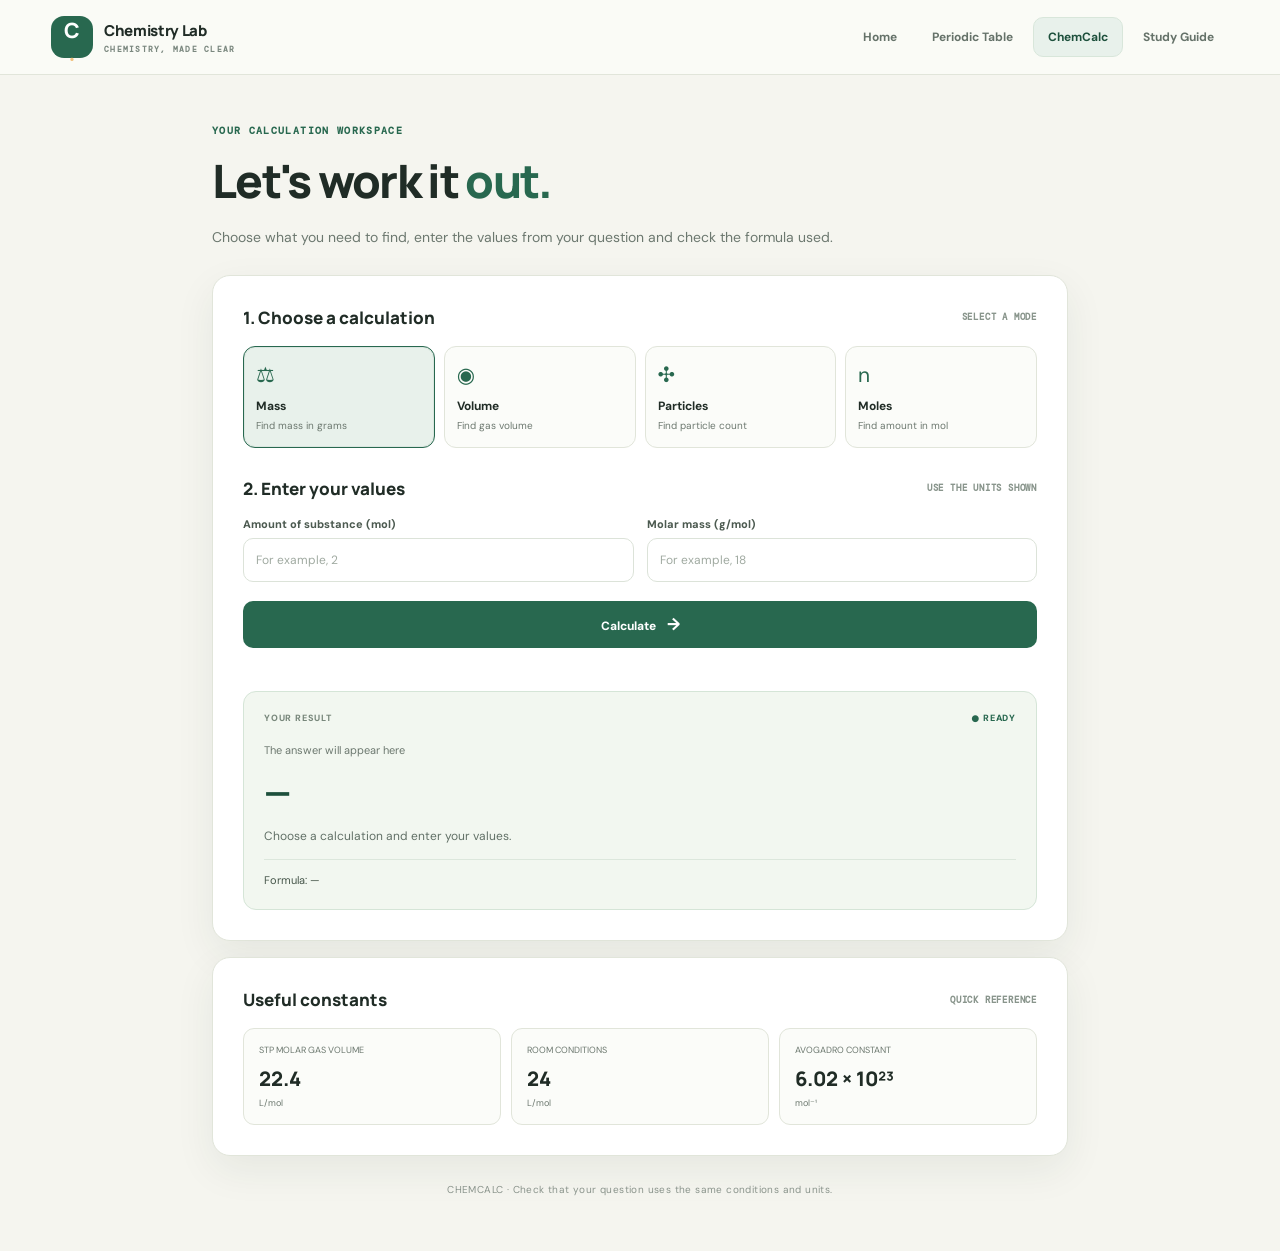
==== commit 29e8259b: "Add study guide navigation to ChemCalc" ====
--- a/chemcalc.html
+++ b/chemcalc.html
@@ -24,6 +24,7 @@
       <a class="nav-link" href="index.html">Home</a>
       <a class="nav-link" href="pt.html">Periodic Table</a>
       <a class="nav-link active" aria-current="page" href="chemcalc.html">ChemCalc</a>
+      <a class="nav-link" href="tips.html">Study Guide</a>
     </div>
   </nav>
 </header>
@@ -40,76 +41,44 @@
       <h2 id="calculationTitle">1. Choose a calculation</h2>
       <span class="step">SELECT A MODE</span>
     </div>
-
     <div class="mode-grid" role="group" aria-label="Calculation type">
-      <button class="mode active" type="button" data-mode="mass" aria-pressed="true">
-        <span aria-hidden="true">⚖</span><strong>Mass</strong><small>Find mass in grams</small>
-      </button>
-      <button class="mode" type="button" data-mode="volume" aria-pressed="false">
-        <span aria-hidden="true">◉</span><strong>Volume</strong><small>Find gas volume</small>
-      </button>
-      <button class="mode" type="button" data-mode="particles" aria-pressed="false">
-        <span aria-hidden="true">✣</span><strong>Particles</strong><small>Find particle count</small>
-      </button>
-      <button class="mode" type="button" data-mode="moles" aria-pressed="false">
-        <span aria-hidden="true">n</span><strong>Moles</strong><small>Find amount in mol</small>
-      </button>
+      <button class="mode active" type="button" data-mode="mass" aria-pressed="true"><span aria-hidden="true">⚖</span><strong>Mass</strong><small>Find mass in grams</small></button>
+      <button class="mode" type="button" data-mode="volume" aria-pressed="false"><span aria-hidden="true">◉</span><strong>Volume</strong><small>Find gas volume</small></button>
+      <button class="mode" type="button" data-mode="particles" aria-pressed="false"><span aria-hidden="true">✣</span><strong>Particles</strong><small>Find particle count</small></button>
+      <button class="mode" type="button" data-mode="moles" aria-pressed="false"><span aria-hidden="true">n</span><strong>Moles</strong><small>Find amount in mol</small></button>
     </div>
-
     <div class="section-heading input-heading">
       <h2>2. Enter your values</h2>
       <span class="step">USE THE UNITS SHOWN</span>
     </div>
-
     <div id="inputs" class="inputs">
-      <div class="field">
-        <label for="mol">Amount of substance (mol)</label>
-        <input type="number" id="mol" placeholder="For example, 2" step="any" min="0" inputmode="decimal">
-      </div>
-      <div class="field">
-        <label for="molarMass">Molar mass (g/mol)</label>
-        <input type="number" id="molarMass" placeholder="For example, 18" step="any" min="0" inputmode="decimal">
-      </div>
+      <div class="field"><label for="mol">Amount of substance (mol)</label><input type="number" id="mol" placeholder="For example, 2" step="any" min="0" inputmode="decimal"></div>
+      <div class="field"><label for="molarMass">Molar mass (g/mol)</label><input type="number" id="molarMass" placeholder="For example, 18" step="any" min="0" inputmode="decimal"></div>
     </div>
-
     <div id="conditionField" class="field condition-field" style="display:none">
       <label for="condition">Gas condition</label>
-      <select id="condition">
-        <option value="22.4">STP — 22.4 L/mol</option>
-        <option value="24">Room conditions — 24 L/mol</option>
-      </select>
+      <select id="condition"><option value="22.4">STP — 22.4 L/mol</option><option value="24">Room conditions — 24 L/mol</option></select>
     </div>
-
     <button id="calculateBtn" class="calculate-btn" type="button">Calculate <span aria-hidden="true">→</span></button>
     <div id="error" class="error" role="alert" aria-live="polite"></div>
-
     <section class="result" id="result" aria-live="polite" aria-atomic="true">
-      <div class="result-top">
-        <span>YOUR RESULT</span>
-        <span class="result-indicator">● READY</span>
-      </div>
+      <div class="result-top"><span>YOUR RESULT</span><span class="result-indicator">● READY</span></div>
       <p class="result-label">The answer will appear here</p>
       <h2 id="resultValue">—</h2>
       <p id="resultUnit" class="result-unit">Choose a calculation and enter your values.</p>
       <div id="formula" class="formula">Formula: —</div>
     </section>
   </section>
-
   <section class="reference">
-    <div class="section-heading">
-      <h2>Useful constants</h2>
-      <span class="step">QUICK REFERENCE</span>
-    </div>
+    <div class="section-heading"><h2>Useful constants</h2><span class="step">QUICK REFERENCE</span></div>
     <div class="reference-grid">
       <div class="reference-card"><span>STP MOLAR GAS VOLUME</span><strong>22.4</strong><small>L/mol</small></div>
       <div class="reference-card"><span>ROOM CONDITIONS</span><strong>24</strong><small>L/mol</small></div>
       <div class="reference-card"><span>AVOGADRO CONSTANT</span><strong>6.02 × 10²³</strong><small>mol⁻¹</small></div>
     </div>
   </section>
-
   <footer><p>CHEMCALC · Check that your question uses the same conditions and units.</p></footer>
 </main>
-
 <script src="script.js" defer></script>
 <script src="site.js" defer></script>
 </body>
--- a/style.css
+++ b/style.css
@@ -371,3 +371,33 @@
 @media (prefers-reduced-motion:reduce) {
   *,*::before,*::after { scroll-behavior: auto !important; animation-duration: .01ms !important; transition-duration: .01ms !important; }
 }
+
+/* Optional dark theme for the periodic table */
+body.dark {
+  color-scheme: dark;
+  --bg: #17231c;
+  --surface: #213128;
+  --surface-raised: #293a30;
+  --line: #3a4d40;
+  --text: #edf4ed;
+  --muted: #a7b6a9;
+  --accent: #9bd0a8;
+  --accent-dark: #b4dfbd;
+  --accent-soft: #2a4433;
+  background: var(--bg);
+  color: var(--text);
+}
+body.dark .site-header { background: rgba(23,35,28,.93); border-color: var(--line); }
+body.dark .nav-link { color: #b2c0b4; }
+body.dark .nav-link:hover,body.dark .nav-link.active { color: var(--accent); background: var(--accent-soft); border-color: var(--line); }
+body.dark .brand-copy small,body.dark .brand p,body.dark .subtitle,body.dark .table-foot { color: var(--muted); }
+body.dark .btn,body.dark .search,body.dark .toolbar select,body.dark .settings-panel,body.dark .detail { background: var(--surface); color: var(--text); border-color: var(--line); }
+body.dark .element { background: color-mix(in srgb,var(--family) 18%,#213128); color: var(--text); border-color: color-mix(in srgb,var(--family) 55%,#3a4d40); }
+body.dark .el-name,body.dark .mass,body.dark .atomic { color: #c1d0c2; }
+body.dark .legend-item,body.dark .info { background: var(--surface-raised); border-color: var(--line); color: var(--muted); }
+body.dark .big-tile { background: color-mix(in srgb,var(--family) 22%,#213128); }
+body.dark .big-tile .el-name,body.dark .detail-note,body.dark .detail-title p,body.dark .info span,body.dark .setting { color: var(--muted); }
+body.dark .close { background: var(--surface-raised); color: var(--text); border-color: var(--line); }
+body.dark .overlay { background: rgba(5,12,7,.72); }
+body.dark .group-label,body.dark .period-label,body.dark .series-label { color: #9aaa9d; }
+body.dark kbd { color: var(--text); border-color: var(--line); }
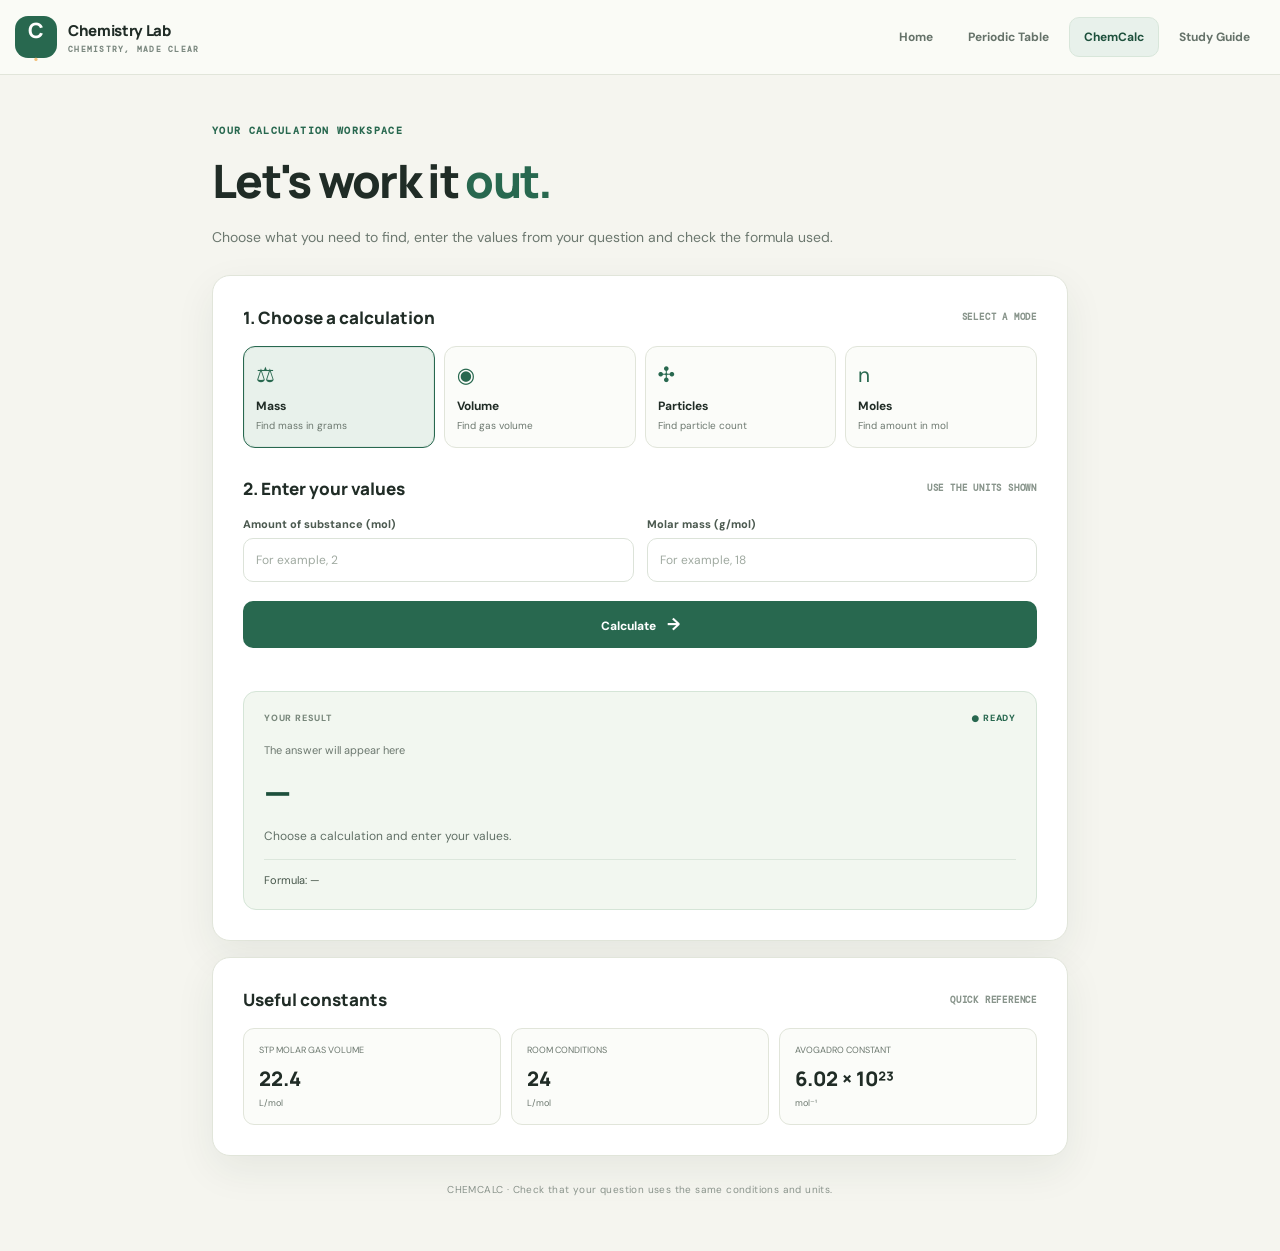
==== commit f27b8a5c: "Add supplied favicon across Chemistry Lab pages" ====
--- a/chemcalc.html
+++ b/chemcalc.html
@@ -4,6 +4,7 @@
   <meta charset="UTF-8">
   <meta name="viewport" content="width=device-width, initial-scale=1.0">
   <meta name="theme-color" content="#28684f">
+  <link rel="icon" type="image/png" sizes="16x16" href="assets/favicon-16x16.png">
   <meta name="description" content="Practise chemistry calculations for mass, moles, gas volume and particles.">
   <title>ChemCalc — Chemistry Lab</title>
   <link rel="preconnect" href="https://fonts.googleapis.com">
--- a/style.css
+++ b/style.css
@@ -336,7 +336,7 @@
 body.light .setting { color: #56645a; }
 
 /* Responsive layout */
-@media (max-width:760px) {
+@media (max-width:900px) {
   .site-header { padding: 8px 15px; }
   .nav-toggle { display: block; }
   .site-nav { flex-wrap: wrap; }
@@ -401,3 +401,168 @@
 body.dark .overlay { background: rgba(5,12,7,.72); }
 body.dark .group-label,body.dark .period-label,body.dark .series-label { color: #9aaa9d; }
 body.dark kbd { color: var(--text); border-color: var(--line); }
+
+
+/* KSSM Chemistry Study Guide */
+.tips-page { max-width: 1120px; }
+.tips-hero {
+  position: relative; overflow: hidden; padding: clamp(27px,5vw,54px);
+  border: 1px solid #dce6da; border-radius: 22px;
+  background: linear-gradient(135deg,#eef4eb 0%,#fbfaf5 72%);
+}
+.tips-hero::after {
+  content: "H₂O"; position: absolute; right: 3%; bottom: -35px;
+  color: rgba(40,104,79,.07); font: 800 clamp(100px,18vw,210px)/1 Manrope;
+  pointer-events: none;
+}
+.tips-hero > * { position: relative; z-index: 1; }
+.tips-hero h1 { max-width: 760px; margin: 15px 0 13px; font: 800 clamp(36px,6vw,62px)/1.08 Manrope; letter-spacing: -2.4px; }
+.tips-hero h1 span { color: var(--accent); }
+.tips-hero > p { max-width: 700px; color: var(--muted); font-size: 14px; line-height: 1.8; }
+.tips-hero-meta { display: flex; flex-wrap: wrap; gap: 8px; margin-top: 24px; }
+.tips-hero-meta span,.topic-tag {
+  padding: 7px 10px; border: 1px solid #d6e2d5; border-radius: 30px;
+  color: var(--accent-dark); background: rgba(255,255,255,.7);
+  font: 700 9px 'DM Mono',monospace; letter-spacing: .5px;
+}
+.tips-section { margin-top: 43px; }
+.tips-section-heading { display: flex; align-items: end; justify-content: space-between; gap: 22px; margin-bottom: 17px; }
+.tips-section-heading h2 { margin: 7px 0 0; font: 800 clamp(22px,3.5vw,30px) Manrope; letter-spacing: -.8px; }
+.tips-section-heading > p { max-width: 420px; margin: 0 0 2px; color: var(--muted); font-size: 12px; line-height: 1.7; }
+.study-steps { display: grid; grid-template-columns: repeat(4,minmax(0,1fr)); gap: 11px; }
+.study-step,.topic-tip,.answer-card {
+  padding: 19px; border: 1px solid var(--line); border-radius: 15px;
+  background: var(--surface); box-shadow: 0 5px 18px rgba(34,55,42,.025);
+}
+.step-number { color: var(--accent); font: 700 11px 'DM Mono',monospace; }
+.study-step h3,.topic-tip h3,.answer-card h3 { margin: 13px 0 7px; font: 800 15px Manrope; }
+.study-step p,.topic-tip li,.answer-card > p:last-child { color: var(--muted); font-size: 11px; line-height: 1.75; }
+.study-step p { margin: 0; }
+.topic-tip-grid { display: grid; grid-template-columns: repeat(3,minmax(0,1fr)); gap: 11px; }
+.topic-tip { padding: 20px; }
+.topic-tag { display: inline-block; padding: 5px 8px; font-size: 8px; }
+.topic-tip h3 { margin-top: 12px; }
+.topic-tip ul { margin: 9px 0 0; padding-left: 17px; }
+.topic-tip li { margin: 7px 0; padding-left: 2px; }
+.answer-grid { display: grid; grid-template-columns: repeat(3,minmax(0,1fr)); gap: 11px; }
+.answer-card { padding: 20px; }
+.answer-card h3 { margin-top: 0; }
+.answer-pattern { margin: 12px 0; padding: 10px; border-radius: 9px; background: var(--accent-soft); color: var(--accent-dark); font: 700 10px/1.6 'DM Mono',monospace; }
+.answer-card > p:last-child { margin-bottom: 0; }
+.revision-checklist { display: grid; grid-template-columns: repeat(2,minmax(0,1fr)); gap: 10px; padding: 19px; border: 1px solid var(--line); border-radius: 15px; background: var(--surface); }
+.revision-checklist label { display: flex; align-items: flex-start; gap: 10px; color: var(--muted); font-size: 12px; line-height: 1.6; }
+.revision-checklist input { margin-top: 3px; accent-color: var(--accent); }
+.tips-note { margin: 15px 0 0; padding: 13px 15px; border-left: 3px solid #d9a15d; background: #fbf6ed; color: #75664e; font-size: 11px; line-height: 1.7; }
+body.dark .tips-hero { border-color: var(--line); background: linear-gradient(135deg,#24372b,#1d2c22); }
+body.dark .tips-hero::after { color: rgba(155,208,168,.07); }
+body.dark .tips-hero-meta span,body.dark .topic-tag { color: var(--accent); background: var(--surface-raised); border-color: var(--line); }
+body.dark .tips-note { background: #3a3327; border-color: #b98b50; color: #e5d4b5; }
+@media (max-width:850px) {
+  .study-steps { grid-template-columns: repeat(2,minmax(0,1fr)); }
+  .topic-tip-grid { grid-template-columns: repeat(2,minmax(0,1fr)); }
+}
+@media (max-width:620px) {
+  .tips-hero h1 { letter-spacing: -1.5px; }
+  .tips-section-heading { align-items: flex-start; flex-direction: column; gap: 8px; }
+  .topic-tip-grid,.answer-grid,.revision-checklist { grid-template-columns: 1fr; }
+}
+
+
+/* Cross-device refinements: Android, iOS, phones and tablets */
+html { -webkit-text-size-adjust: 100%; text-size-adjust: 100%; }
+body { overflow-x: hidden; }
+.site-header {
+  padding-left: max(15px, env(safe-area-inset-left));
+  padding-right: max(15px, env(safe-area-inset-right));
+}
+button, a, input, select { touch-action: manipulation; }
+button, .nav-link, .action-link { -webkit-tap-highlight-color: transparent; }
+.table-shell {
+  max-width: 100%;
+  overflow-x: auto;
+  overscroll-behavior-x: contain;
+  -webkit-overflow-scrolling: touch;
+  scrollbar-width: thin;
+}
+.table-shell:focus-within { outline-offset: 2px; }
+.overlay {
+  padding: max(12px, env(safe-area-inset-top)) max(12px, env(safe-area-inset-right))
+    max(12px, env(safe-area-inset-bottom)) max(12px, env(safe-area-inset-left));
+}
+.detail {
+  max-height: 90vh;
+  max-height: 90dvh;
+  overscroll-behavior: contain;
+  -webkit-overflow-scrolling: touch;
+}
+@media (max-width: 900px) {
+  .site-nav { gap: 12px; }
+  .nav-toggle { flex: 0 0 44px; min-width: 44px; min-height: 44px; }
+  .nav-link { min-height: 44px; }
+  .home-hero { padding: clamp(25px,5vw,42px); }
+  .tool-grid { grid-template-columns: repeat(2,minmax(0,1fr)); }
+  .tips-page { width: min(calc(100% - 30px), 760px); }
+  .app { padding-top: 20px; }
+  .toolbar { align-items: stretch; }
+  .search-wrap { min-width: min(100%,240px); }
+}
+@media (max-width: 760px) {
+  .topbar { align-items: flex-start; flex-direction: column; }
+  .top-actions { width: 100%; }
+  .toolbar .search-wrap { flex: 1 1 100%; max-width: none; }
+  .toolbar select { flex: 1 1 180px; min-height: 44px; }
+  .toolbar .btn { min-height: 44px; }
+  .table-foot { line-height: 1.7; }
+  .detail { width: 100%; }
+}
+@media (max-width: 600px) {
+  .page-wrap { width: calc(100% - 28px); margin: 25px auto 42px; }
+  .home-hero { padding: 25px 20px; border-radius: 18px; }
+  .home-hero h1 { font-size: clamp(34px,9vw,46px); letter-spacing: -1.6px; }
+  .home-hero p { font-size: 14px; }
+  .hero-actions { align-items: stretch; flex-direction: column; }
+  .action-link { width: 100%; min-height: 48px; }
+  .tool-grid { grid-template-columns: 1fr; gap: 11px; }
+  .tool-card { min-height: 0; padding: 20px; }
+  .tips-hero { padding: 25px 20px; border-radius: 18px; }
+  .tips-hero h1 { font-size: clamp(34px,9vw,46px); }
+  .tips-hero > p { font-size: 13px; }
+  .study-steps { grid-template-columns: 1fr 1fr; }
+  .topic-tip-grid,.answer-grid,.revision-checklist { grid-template-columns: 1fr; }
+  .tips-section { margin-top: 32px; }
+  .tips-section-heading > p { font-size: 12px; }
+  .container { width: 100%; }
+  .intro h1 { font-size: clamp(30px,8vw,40px); }
+  .calculator,.reference { border-radius: 15px; }
+  .mode { min-height: 104px; padding: 12px 10px; }
+  .mode strong { display: block; }
+  .mode small { font-size: 10px; }
+  .section-heading { align-items: flex-start; gap: 8px; }
+  .step { text-align: right; line-height: 1.5; }
+  .field input,.field select,.search,.toolbar select {
+    min-height: 48px;
+    font-size: 16px; /* Prevents automatic input zoom in iOS Safari */
+  }
+  .calculate-btn { min-height: 48px; width: 100%; }
+  .result { overflow-wrap: anywhere; }
+  .reference-card { min-width: 0; }
+  .site-footer { padding-bottom: max(22px, env(safe-area-inset-bottom)); }
+}
+@media (max-width: 420px) {
+  .brand-copy strong { font-size: 14px; }
+  .brand-copy small { font-size: 7px; letter-spacing: .9px; }
+  .study-steps { grid-template-columns: 1fr; }
+  .tips-hero-meta { gap: 6px; }
+  .tips-hero-meta span { font-size: 8px; }
+  .calculator,.reference { padding: 15px; }
+  .mode-grid { gap: 7px; }
+  .mode { min-height: 98px; }
+  .top-actions .btn { flex: 1 1 auto; min-height: 44px; }
+  .stats { flex-wrap: wrap; }
+  .detail-main { align-items: flex-start; }
+}
+@media (orientation: landscape) and (max-height: 500px) {
+  .site-header { position: relative; }
+  .overlay { align-items: start; overflow-y: auto; }
+  .detail { max-height: none; }
+}
